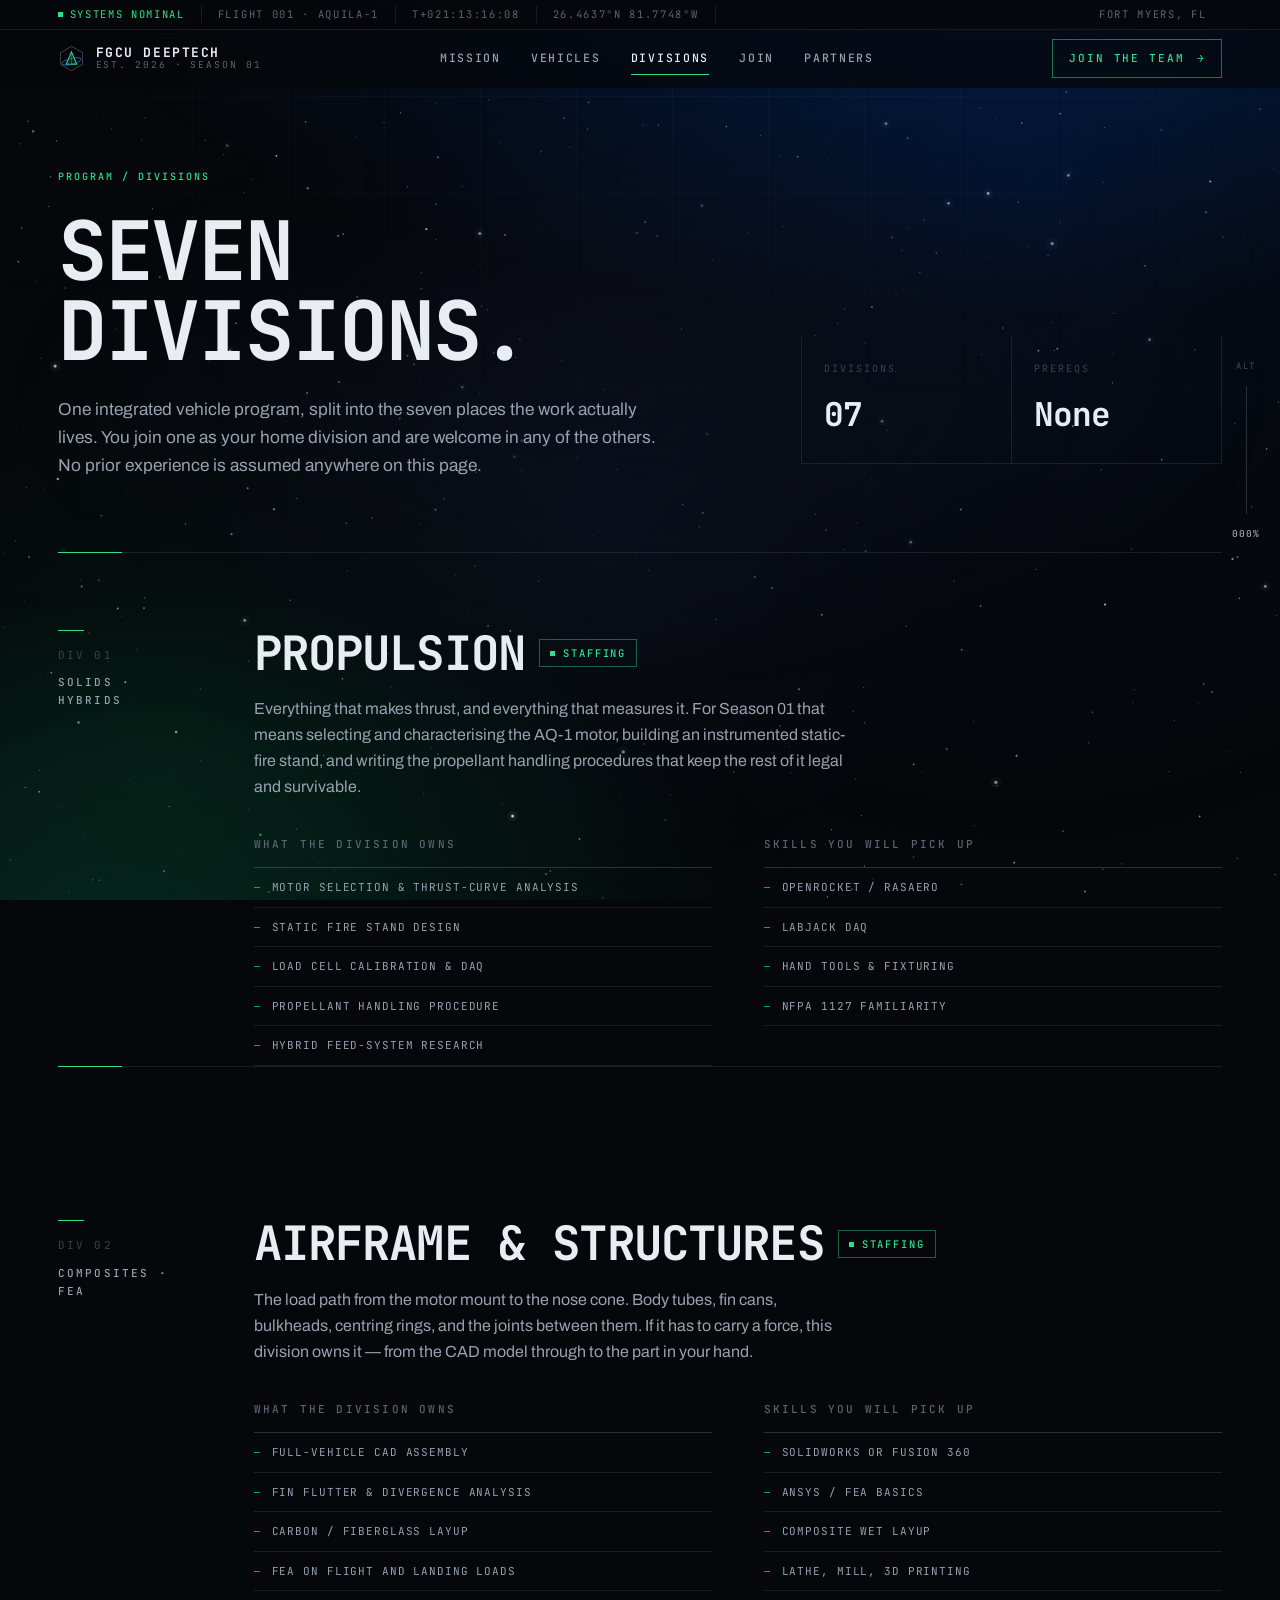
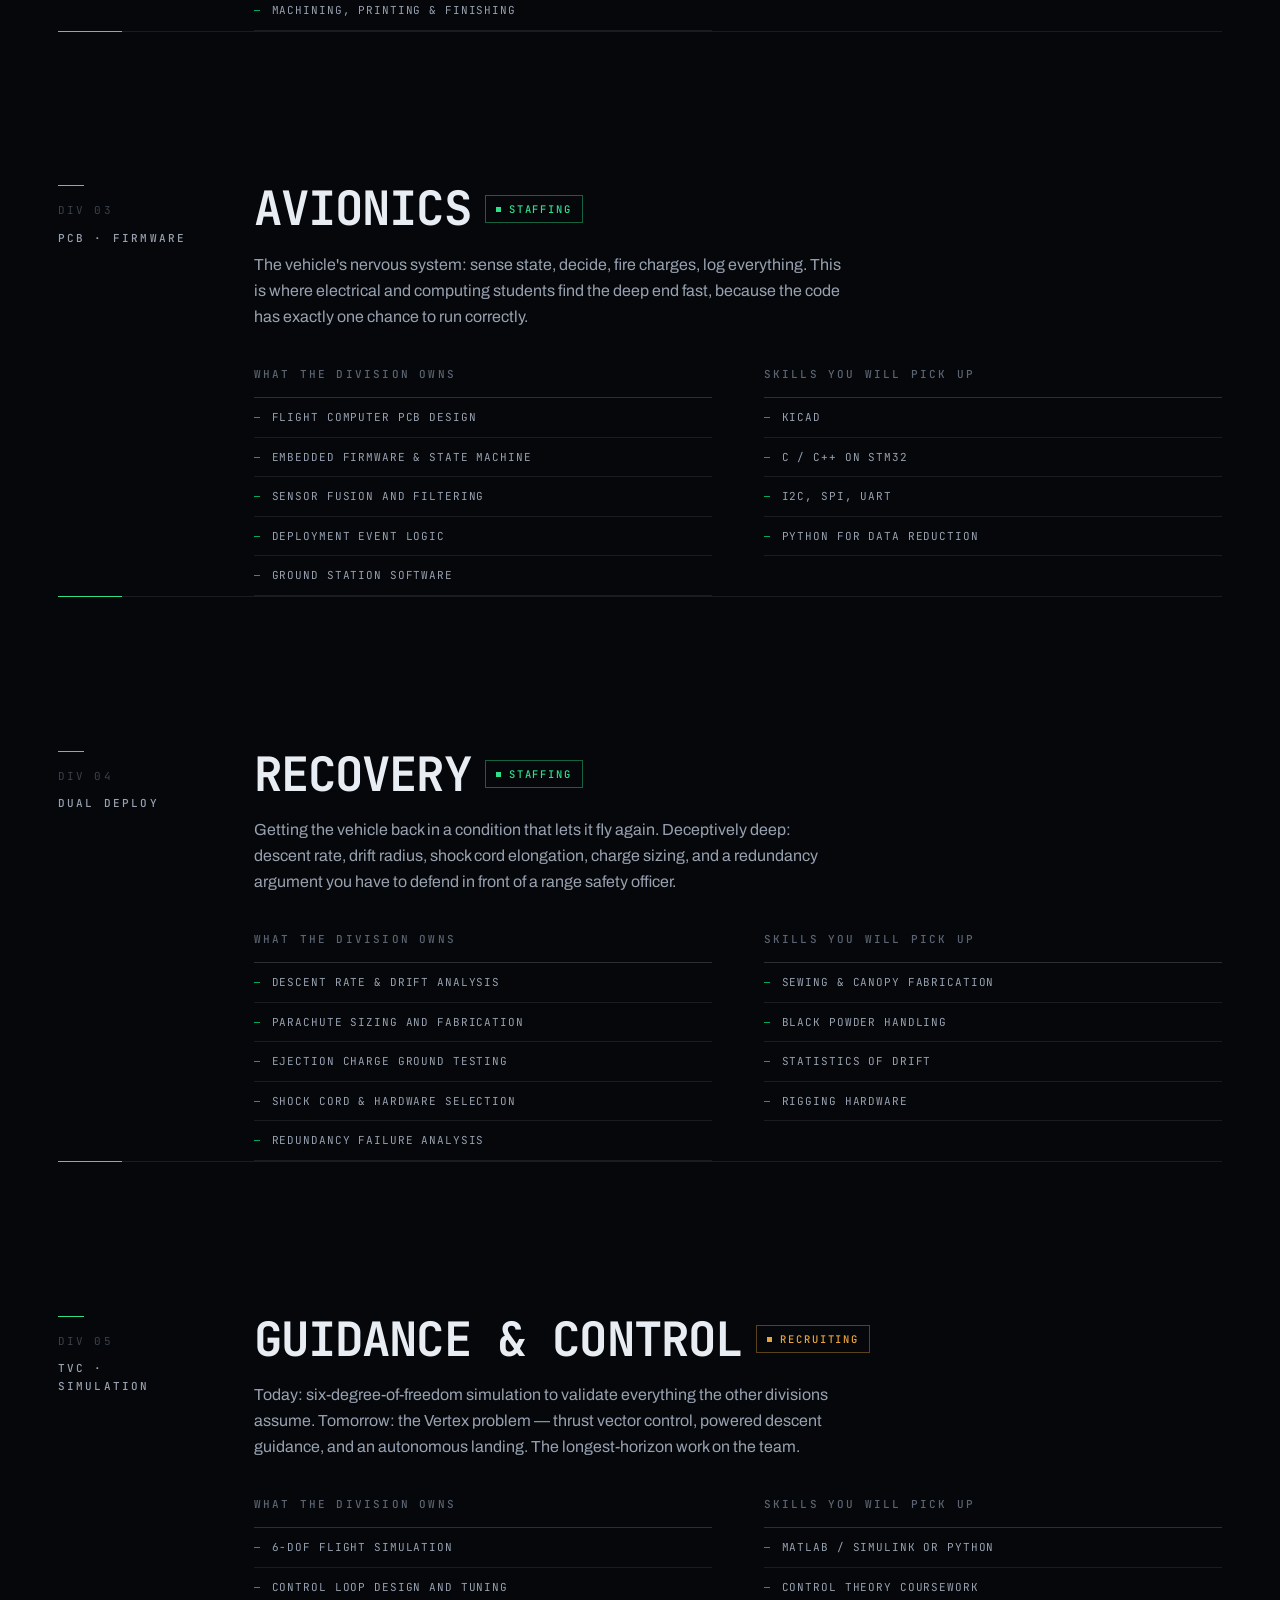
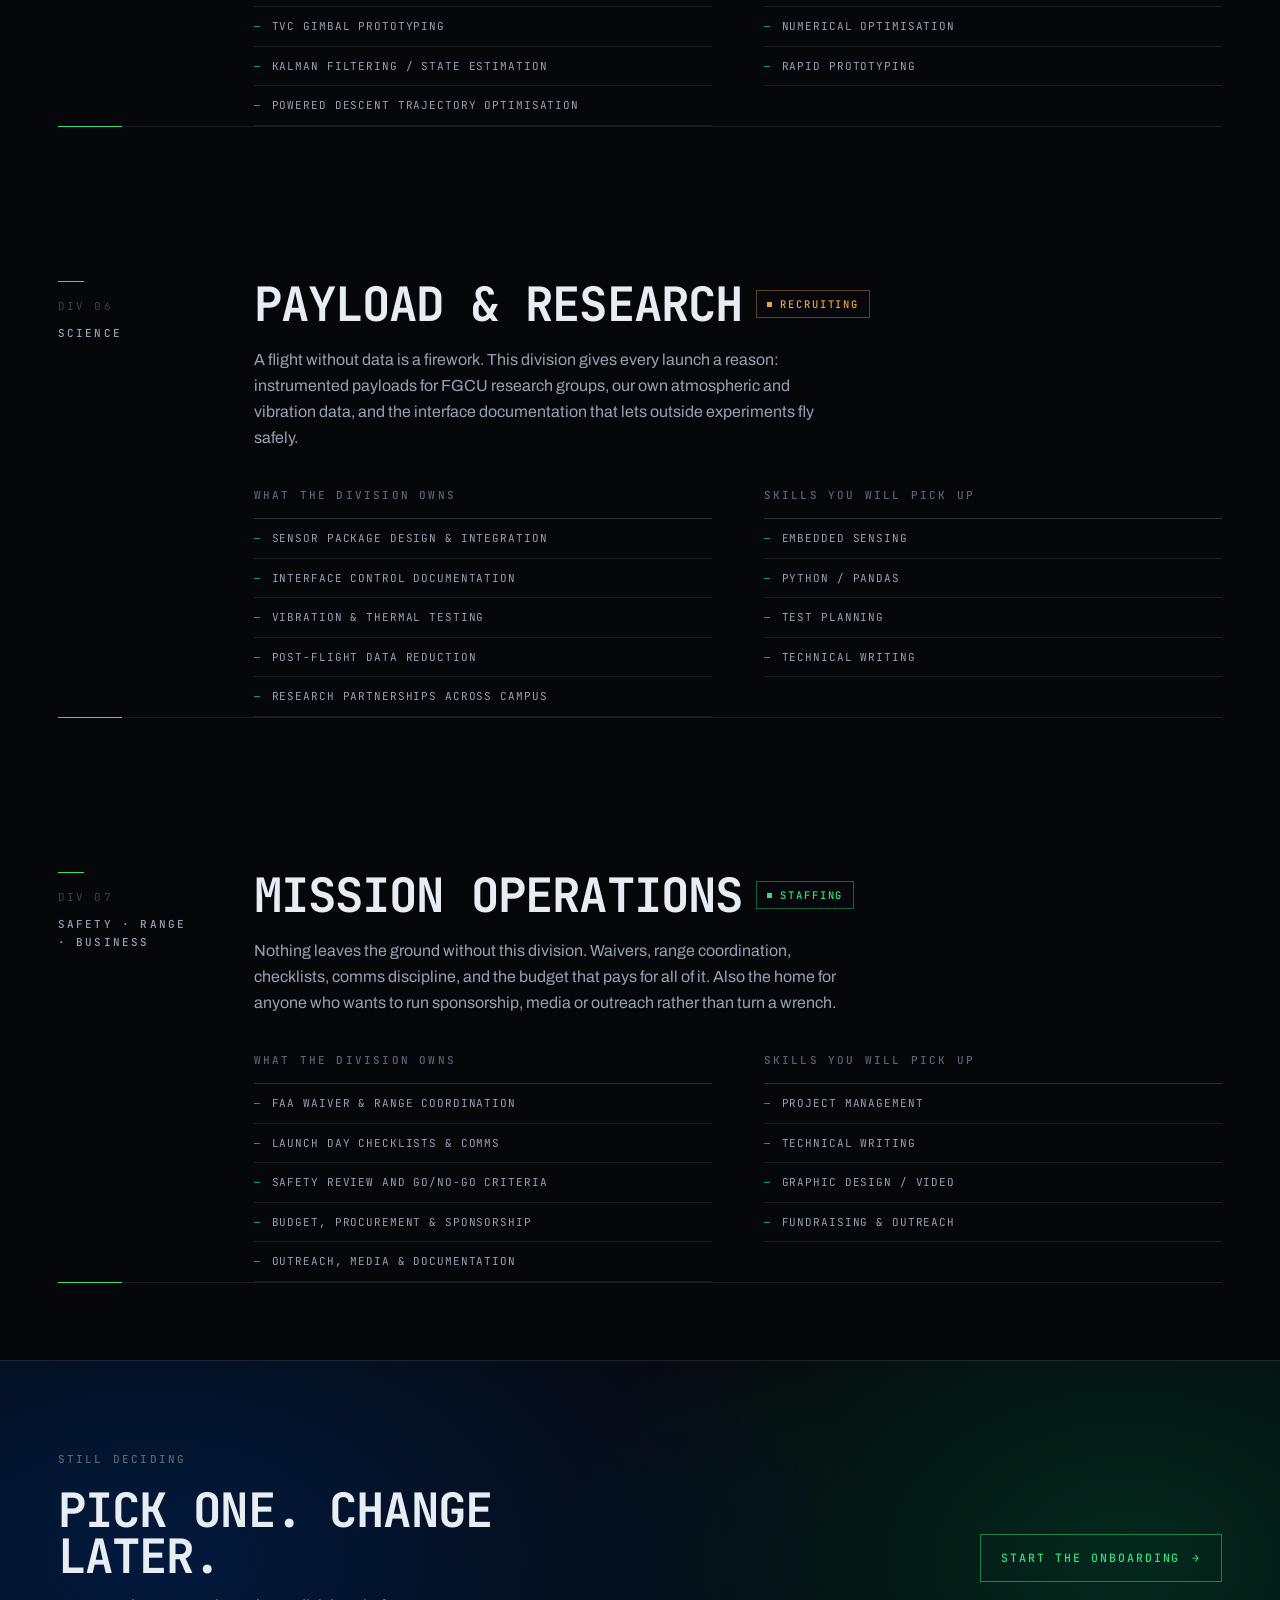
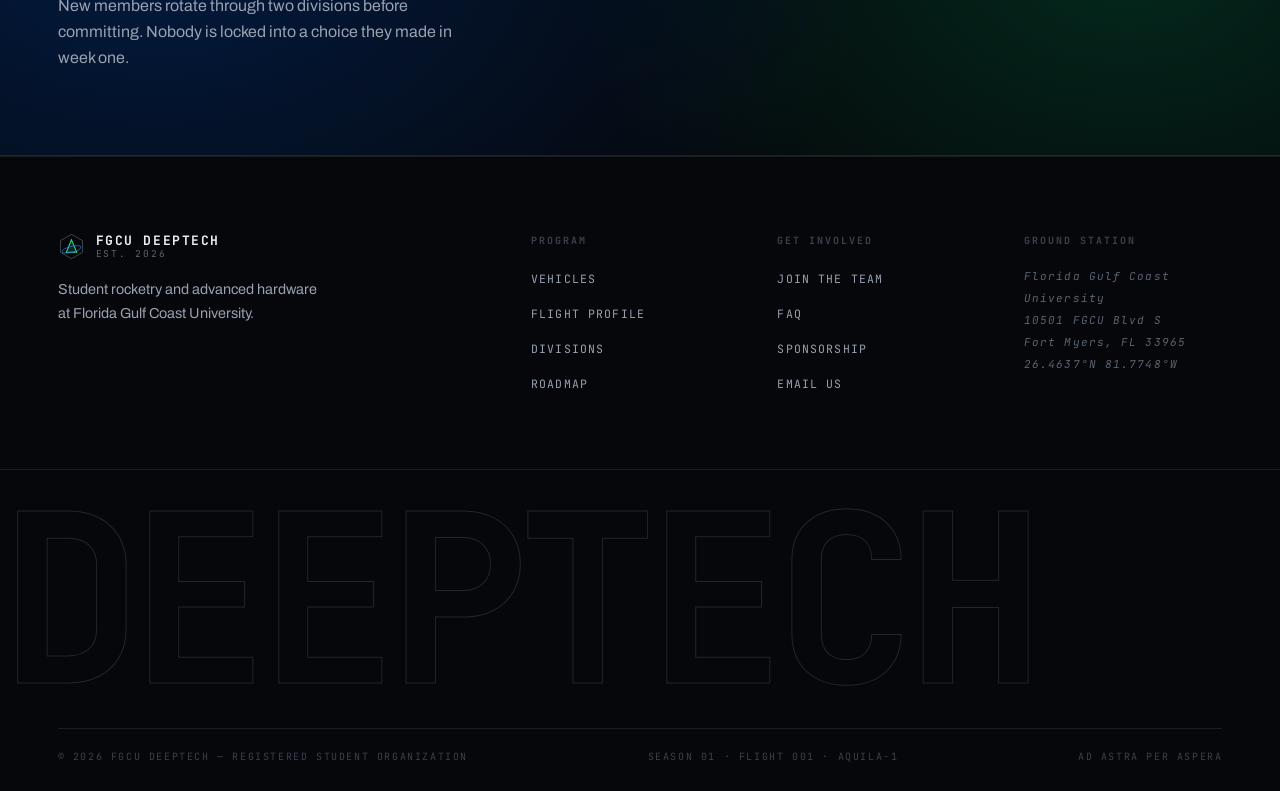
==== site/divisions.html @ c34bfdd4 "Add FGCU DeepTech site Five-page static site in site/ on the claude-site branch. No build step, no d" ====
<!DOCTYPE html>
<html lang="en">
<head>
<meta charset="utf-8">
<meta name="viewport" content="width=device-width, initial-scale=1">
<title>Divisions — FGCU DeepTech</title>
<meta name="description" content="The seven divisions of FGCU DeepTech: propulsion, structures, avionics, recovery, guidance and control, payload, and mission operations.">
<meta name="theme-color" content="#06070A">
<meta property="og:type" content="website">
<meta property="og:title" content="Divisions — FGCU DeepTech">
<meta property="og:description" content="The seven divisions of FGCU DeepTech: propulsion, structures, avionics, recovery, guidance and control, payload, and mission operations.">
<meta property="og:image" content="assets/img/hero-launch.webp">
<meta name="twitter:card" content="summary_large_image">
<link rel="icon" href="assets/img/favicon.svg" type="image/svg+xml">
<link rel="preconnect" href="https://fonts.googleapis.com">
<link rel="preconnect" href="https://fonts.gstatic.com" crossorigin>
<link href="https://fonts.googleapis.com/css2?family=Archivo:wght@400;500;600;700&family=JetBrains+Mono:wght@400;500;700&display=swap" rel="stylesheet">
<link rel="stylesheet" href="assets/css/main.css">
<script>document.documentElement.className+=" js";</script>
</head>
<body>

<a class="skip" href="#main">Skip to content</a>

<canvas id="starfield" aria-hidden="true"></canvas>
<div class="backdrop" aria-hidden="true"></div>
<div class="mesh" aria-hidden="true"></div>

<!-- ===== STATUS STRIP ===== -->
<div class="strip" role="status" aria-label="Program status">
  <div class="strip__in">
    <i class="go"><span class="dot dot--pulse"></span>Systems nominal</i>
    <i class="hide-s">Flight&nbsp;001 &middot; Aquila-1</i>
    <i><span id="strip-t" class="tnum">T-000:00:00:00</span></i>
    <i class="hide-s" id="strip-pos">26.4637&deg;N 81.7748&deg;W</i>
    <i class="last hide-s">Fort Myers, FL</i>
  </div>
</div>

<!-- ===== HEADER ===== -->
<header class="hdr">
  <div class="hdr__in wrap">
    <a class="brand" href="index.html" aria-label="FGCU DeepTech home">
      <svg viewBox="0 0 32 32" fill="none" aria-hidden="true">
        <path d="M16 1.6 29 9v14L16 30.4 3 23V9L16 1.6Z" stroke="rgba(255,255,255,.26)" stroke-width="1.1"/>
        <path d="M16 8.2 22.2 22.8H9.8L16 8.2Z" fill="#2EE08C" fill-opacity=".14" stroke="#2EE08C" stroke-width="1.2"/>
        <path d="M16 8.2v14.6" stroke="#2EE08C" stroke-width=".9" stroke-opacity=".45"/>
        <ellipse cx="16" cy="19.4" rx="11.6" ry="3.5" stroke="#3A78E8" stroke-width="1" stroke-opacity=".8" transform="rotate(-14 16 19.4)"/>
      </svg>
      <span class="brand__txt">FGCU&nbsp;DeepTech<small>Est. 2026 &middot; Season 01</small></span>
    </a>

    <nav class="nav" aria-label="Primary">
      <a href="index.html">Mission</a>
      <a href="vehicles.html">Vehicles</a>
      <a href="divisions.html" aria-current="page">Divisions</a>
      <a href="join.html">Join</a>
      <a href="partners.html">Partners</a>
    </nav>

    <div class="hdr__cta">
      <a class="btn btn--primary" href="join.html">Join the team <span class="arw">&rarr;</span></a>
      <button class="burger" type="button" aria-label="Open menu" aria-expanded="false" aria-controls="drawer">
        <span></span><span></span>
      </button>
    </div>
  </div>
</header>

<!-- ===== MOBILE DRAWER ===== -->
<div class="drawer" id="drawer" aria-hidden="true">
  <a class="dl" href="index.html"><em>01</em>Mission</a>
  <a class="dl" href="vehicles.html"><em>02</em>Vehicles</a>
  <a class="dl" href="divisions.html" aria-current="page"><em>03</em>Divisions</a>
  <a class="dl" href="join.html"><em>04</em>Join</a>
  <a class="dl" href="partners.html"><em>05</em>Partners</a>
  <a class="btn btn--primary" href="join.html">Apply now <span class="arw">&rarr;</span></a>
</div>

<!-- ===== SCROLL TELEMETRY ===== -->
<div class="telem" aria-hidden="true">
  <span>ALT</span>
  <div class="telem__bar"><b></b></div>
  <span class="telem__val tnum">000%</span>
</div>

<main id="main">
  <section class="phead">
    <div class="wrap">
      <div class="phead__crumb"><b>Program / Divisions</b></div>
      <div class="phead__grid">
        <div>
          <h1 class="display d1" data-rv>Seven<br>divisions.</h1>
          <p class="lede" data-rv style="--d:120ms">One integrated vehicle program, split into the seven places the work actually lives. You join one as your home division and are welcome in any of the others. No prior experience is assumed anywhere on this page.</p>
        </div>
        <div data-rv style="--d:200ms"><dl class="stats" style="border-top:0">
            <div style="border-left:1px solid var(--line)"><dt>Divisions</dt><dd>07</dd></div>
            <div><dt>Prereqs</dt><dd>None</dd></div>
          </dl></div>
      </div>
    </div>
  </section>
  <div class="wrap"><hr class="rule"></div>

  <section class="section section--tight" id="div-01">
    <div class="wrap split">
      <div class="split__rail"><span class="idx">Div 01</span><span class="lbl">Solids &middot; Hybrids</span></div>
      <div>
        <div style="display:flex;flex-wrap:wrap;align-items:center;gap:14px" data-rv>
          <h2 class="display d2">Propulsion</h2>
          <span class="chip chip--go"><span class="dot"></span>Staffing</span>
        </div>
        <p class="body" data-rv style="margin-top:20px;--d:60ms">Everything that makes thrust, and everything that measures it. For Season 01 that means selecting and characterising the AQ-1 motor, building an instrumented static-fire stand, and writing the propellant handling procedures that keep the rest of it legal and survivable.</p>

        <div class="vgrid" style="display:grid;grid-template-columns:minmax(0,1fr) minmax(0,1fr);gap:clamp(22px,4vw,52px);margin-top:36px" data-rv>
          <div>
            <h3 class="kicker" style="margin-bottom:14px">What the division owns</h3>
            <ul class="dlist">
                <li>Motor selection &amp; thrust-curve analysis</li>
                <li>Static fire stand design</li>
                <li>Load cell calibration &amp; DAQ</li>
                <li>Propellant handling procedure</li>
                <li>Hybrid feed-system research</li>
            </ul>
          </div>
          <div>
            <h3 class="kicker" style="margin-bottom:14px">Skills you will pick up</h3>
            <ul class="dlist">
                <li>OpenRocket / RASAero</li>
                <li>LabJack DAQ</li>
                <li>Hand tools &amp; fixturing</li>
                <li>NFPA 1127 familiarity</li>
            </ul>
          </div>
        </div>
      </div>
    </div>
    <div class="wrap"><hr class="rule"></div>
  </section>

  <section class="section section--tight" id="div-02">
    <div class="wrap split">
      <div class="split__rail"><span class="idx">Div 02</span><span class="lbl">Composites &middot; FEA</span></div>
      <div>
        <div style="display:flex;flex-wrap:wrap;align-items:center;gap:14px" data-rv>
          <h2 class="display d2">Airframe &amp; Structures</h2>
          <span class="chip chip--go"><span class="dot"></span>Staffing</span>
        </div>
        <p class="body" data-rv style="margin-top:20px;--d:60ms">The load path from the motor mount to the nose cone. Body tubes, fin cans, bulkheads, centring rings, and the joints between them. If it has to carry a force, this division owns it &mdash; from the CAD model through to the part in your hand.</p>

        <div class="vgrid" style="display:grid;grid-template-columns:minmax(0,1fr) minmax(0,1fr);gap:clamp(22px,4vw,52px);margin-top:36px" data-rv>
          <div>
            <h3 class="kicker" style="margin-bottom:14px">What the division owns</h3>
            <ul class="dlist">
                <li>Full-vehicle CAD assembly</li>
                <li>Fin flutter &amp; divergence analysis</li>
                <li>Carbon / fiberglass layup</li>
                <li>FEA on flight and landing loads</li>
                <li>Machining, printing &amp; finishing</li>
            </ul>
          </div>
          <div>
            <h3 class="kicker" style="margin-bottom:14px">Skills you will pick up</h3>
            <ul class="dlist">
                <li>SolidWorks or Fusion 360</li>
                <li>ANSYS / FEA basics</li>
                <li>Composite wet layup</li>
                <li>Lathe, mill, 3D printing</li>
            </ul>
          </div>
        </div>
      </div>
    </div>
    <div class="wrap"><hr class="rule"></div>
  </section>

  <section class="section section--tight" id="div-03">
    <div class="wrap split">
      <div class="split__rail"><span class="idx">Div 03</span><span class="lbl">PCB &middot; Firmware</span></div>
      <div>
        <div style="display:flex;flex-wrap:wrap;align-items:center;gap:14px" data-rv>
          <h2 class="display d2">Avionics</h2>
          <span class="chip chip--go"><span class="dot"></span>Staffing</span>
        </div>
        <p class="body" data-rv style="margin-top:20px;--d:60ms">The vehicle's nervous system: sense state, decide, fire charges, log everything. This is where electrical and computing students find the deep end fast, because the code has exactly one chance to run correctly.</p>

        <div class="vgrid" style="display:grid;grid-template-columns:minmax(0,1fr) minmax(0,1fr);gap:clamp(22px,4vw,52px);margin-top:36px" data-rv>
          <div>
            <h3 class="kicker" style="margin-bottom:14px">What the division owns</h3>
            <ul class="dlist">
                <li>Flight computer PCB design</li>
                <li>Embedded firmware &amp; state machine</li>
                <li>Sensor fusion and filtering</li>
                <li>Deployment event logic</li>
                <li>Ground station software</li>
            </ul>
          </div>
          <div>
            <h3 class="kicker" style="margin-bottom:14px">Skills you will pick up</h3>
            <ul class="dlist">
                <li>KiCad</li>
                <li>C / C++ on STM32</li>
                <li>I2C, SPI, UART</li>
                <li>Python for data reduction</li>
            </ul>
          </div>
        </div>
      </div>
    </div>
    <div class="wrap"><hr class="rule"></div>
  </section>

  <section class="section section--tight" id="div-04">
    <div class="wrap split">
      <div class="split__rail"><span class="idx">Div 04</span><span class="lbl">Dual deploy</span></div>
      <div>
        <div style="display:flex;flex-wrap:wrap;align-items:center;gap:14px" data-rv>
          <h2 class="display d2">Recovery</h2>
          <span class="chip chip--go"><span class="dot"></span>Staffing</span>
        </div>
        <p class="body" data-rv style="margin-top:20px;--d:60ms">Getting the vehicle back in a condition that lets it fly again. Deceptively deep: descent rate, drift radius, shock cord elongation, charge sizing, and a redundancy argument you have to defend in front of a range safety officer.</p>

        <div class="vgrid" style="display:grid;grid-template-columns:minmax(0,1fr) minmax(0,1fr);gap:clamp(22px,4vw,52px);margin-top:36px" data-rv>
          <div>
            <h3 class="kicker" style="margin-bottom:14px">What the division owns</h3>
            <ul class="dlist">
                <li>Descent rate &amp; drift analysis</li>
                <li>Parachute sizing and fabrication</li>
                <li>Ejection charge ground testing</li>
                <li>Shock cord &amp; hardware selection</li>
                <li>Redundancy failure analysis</li>
            </ul>
          </div>
          <div>
            <h3 class="kicker" style="margin-bottom:14px">Skills you will pick up</h3>
            <ul class="dlist">
                <li>Sewing &amp; canopy fabrication</li>
                <li>Black powder handling</li>
                <li>Statistics of drift</li>
                <li>Rigging hardware</li>
            </ul>
          </div>
        </div>
      </div>
    </div>
    <div class="wrap"><hr class="rule"></div>
  </section>

  <section class="section section--tight" id="div-05">
    <div class="wrap split">
      <div class="split__rail"><span class="idx">Div 05</span><span class="lbl">TVC &middot; Simulation</span></div>
      <div>
        <div style="display:flex;flex-wrap:wrap;align-items:center;gap:14px" data-rv>
          <h2 class="display d2">Guidance &amp; Control</h2>
          <span class="chip chip--dev"><span class="dot"></span>Recruiting</span>
        </div>
        <p class="body" data-rv style="margin-top:20px;--d:60ms">Today: six-degree-of-freedom simulation to validate everything the other divisions assume. Tomorrow: the Vertex problem &mdash; thrust vector control, powered descent guidance, and an autonomous landing. The longest-horizon work on the team.</p>

        <div class="vgrid" style="display:grid;grid-template-columns:minmax(0,1fr) minmax(0,1fr);gap:clamp(22px,4vw,52px);margin-top:36px" data-rv>
          <div>
            <h3 class="kicker" style="margin-bottom:14px">What the division owns</h3>
            <ul class="dlist">
                <li>6-DOF flight simulation</li>
                <li>Control loop design and tuning</li>
                <li>TVC gimbal prototyping</li>
                <li>Kalman filtering / state estimation</li>
                <li>Powered descent trajectory optimisation</li>
            </ul>
          </div>
          <div>
            <h3 class="kicker" style="margin-bottom:14px">Skills you will pick up</h3>
            <ul class="dlist">
                <li>MATLAB / Simulink or Python</li>
                <li>Control theory coursework</li>
                <li>Numerical optimisation</li>
                <li>Rapid prototyping</li>
            </ul>
          </div>
        </div>
      </div>
    </div>
    <div class="wrap"><hr class="rule"></div>
  </section>

  <section class="section section--tight" id="div-06">
    <div class="wrap split">
      <div class="split__rail"><span class="idx">Div 06</span><span class="lbl">Science</span></div>
      <div>
        <div style="display:flex;flex-wrap:wrap;align-items:center;gap:14px" data-rv>
          <h2 class="display d2">Payload &amp; Research</h2>
          <span class="chip chip--dev"><span class="dot"></span>Recruiting</span>
        </div>
        <p class="body" data-rv style="margin-top:20px;--d:60ms">A flight without data is a firework. This division gives every launch a reason: instrumented payloads for FGCU research groups, our own atmospheric and vibration data, and the interface documentation that lets outside experiments fly safely.</p>

        <div class="vgrid" style="display:grid;grid-template-columns:minmax(0,1fr) minmax(0,1fr);gap:clamp(22px,4vw,52px);margin-top:36px" data-rv>
          <div>
            <h3 class="kicker" style="margin-bottom:14px">What the division owns</h3>
            <ul class="dlist">
                <li>Sensor package design &amp; integration</li>
                <li>Interface control documentation</li>
                <li>Vibration &amp; thermal testing</li>
                <li>Post-flight data reduction</li>
                <li>Research partnerships across campus</li>
            </ul>
          </div>
          <div>
            <h3 class="kicker" style="margin-bottom:14px">Skills you will pick up</h3>
            <ul class="dlist">
                <li>Embedded sensing</li>
                <li>Python / pandas</li>
                <li>Test planning</li>
                <li>Technical writing</li>
            </ul>
          </div>
        </div>
      </div>
    </div>
    <div class="wrap"><hr class="rule"></div>
  </section>

  <section class="section section--tight" id="div-07">
    <div class="wrap split">
      <div class="split__rail"><span class="idx">Div 07</span><span class="lbl">Safety &middot; Range &middot; Business</span></div>
      <div>
        <div style="display:flex;flex-wrap:wrap;align-items:center;gap:14px" data-rv>
          <h2 class="display d2">Mission Operations</h2>
          <span class="chip chip--go"><span class="dot"></span>Staffing</span>
        </div>
        <p class="body" data-rv style="margin-top:20px;--d:60ms">Nothing leaves the ground without this division. Waivers, range coordination, checklists, comms discipline, and the budget that pays for all of it. Also the home for anyone who wants to run sponsorship, media or outreach rather than turn a wrench.</p>

        <div class="vgrid" style="display:grid;grid-template-columns:minmax(0,1fr) minmax(0,1fr);gap:clamp(22px,4vw,52px);margin-top:36px" data-rv>
          <div>
            <h3 class="kicker" style="margin-bottom:14px">What the division owns</h3>
            <ul class="dlist">
                <li>FAA waiver &amp; range coordination</li>
                <li>Launch day checklists &amp; comms</li>
                <li>Safety review and go/no-go criteria</li>
                <li>Budget, procurement &amp; sponsorship</li>
                <li>Outreach, media &amp; documentation</li>
            </ul>
          </div>
          <div>
            <h3 class="kicker" style="margin-bottom:14px">Skills you will pick up</h3>
            <ul class="dlist">
                <li>Project management</li>
                <li>Technical writing</li>
                <li>Graphic design / video</li>
                <li>Fundraising &amp; outreach</li>
            </ul>
          </div>
        </div>
      </div>
    </div>
    <div class="wrap"><hr class="rule"></div>
  </section>

  <section class="band">
    <div class="wrap band__in">
      <div data-rv>
        <span class="kicker">Still deciding</span>
        <h2 class="display d2" style="margin-top:16px">Pick one. Change later.</h2>
        <p>New members rotate through two divisions before committing. Nobody is locked into a
        choice they made in week one.</p>
      </div>
      <div class="btn-row" data-rv><a class="btn btn--primary" href="join.html">Start the onboarding <span class="arw">&rarr;</span></a></div>
    </div>
  </section>

</main>

<footer class="ftr">
  <div class="wrap">
    <div class="ftr__grid">
      <div>
        <a class="brand" href="index.html" style="margin-bottom:18px">
          <svg viewBox="0 0 32 32" fill="none" aria-hidden="true">
            <path d="M16 1.6 29 9v14L16 30.4 3 23V9L16 1.6Z" stroke="rgba(255,255,255,.26)" stroke-width="1.1"/>
            <path d="M16 8.2 22.2 22.8H9.8L16 8.2Z" fill="#2EE08C" fill-opacity=".14" stroke="#2EE08C" stroke-width="1.2"/>
            <ellipse cx="16" cy="19.4" rx="11.6" ry="3.5" stroke="#3A78E8" stroke-width="1" stroke-opacity=".8" transform="rotate(-14 16 19.4)"/>
          </svg>
          <span class="brand__txt">FGCU&nbsp;DeepTech<small>Est. 2026</small></span>
        </a>
        <p class="body" style="font-size:.9rem;max-width:34ch">
          Student rocketry and advanced hardware at Florida Gulf Coast University.
        </p>
      </div>

      <div>
        <h4>Program</h4>
        <ul>
          <li><a href="vehicles.html">Vehicles</a></li>
          <li><a href="vehicles.html#profile">Flight profile</a></li>
          <li><a href="divisions.html">Divisions</a></li>
          <li><a href="index.html#program">Roadmap</a></li>
        </ul>
      </div>

      <div>
        <h4>Get involved</h4>
        <ul>
          <li><a href="join.html">Join the team</a></li>
          <li><a href="join.html#faq">FAQ</a></li>
          <li><a href="partners.html">Sponsorship</a></li>
          <li><a href="mailto:deeptech@fgcu.edu">Email us</a></li>
        </ul>
      </div>

      <div>
        <h4>Ground station</h4>
        <address class="ftr__addr">
          Florida Gulf Coast University<br>
          10501 FGCU Blvd S<br>
          Fort Myers, FL 33965<br>
          26.4637&deg;N 81.7748&deg;W
        </address>
      </div>
    </div>
  </div>

  <div class="wordmark" aria-hidden="true"><b>DEEPTECH</b></div>

  <div class="wrap">
    <div class="ftr__legal">
      <span>&copy; 2026 FGCU DeepTech &mdash; Registered student organization</span>
      <span>Season 01 &middot; Flight 001 &middot; Aquila-1</span>
      <span>Ad astra per aspera</span>
    </div>
  </div>
</footer>


<script src="assets/js/main.js" defer></script>
</body>
</html>
---- site/assets/css/main.css ----
/* ============================================================
   FGCU DEEPTECH — GROUND SYSTEMS STYLESHEET
   Design language: flight-ops instrumentation.
   Hairlines, corner brackets, monospace telemetry, deep space.
   ============================================================ */

/* ---- 01 / TOKENS ------------------------------------------ */
:root{
  /* surfaces */
  --bg:        #06070A;
  --bg-lift:   #0A0C11;
  --panel:     #0D1017;
  --panel-2:   #111621;

  /* hairlines */
  --line:      rgba(255,255,255,.085);
  --line-2:    rgba(255,255,255,.16);
  --line-3:    rgba(255,255,255,.30);

  /* ink */
  --ink:       #E8ECF3;
  --ink-2:     #97A1B0;
  --ink-3:     #5A6472;
  --ink-4:     #39414D;

  /* brand — FGCU */
  --cobalt:      #002D72;
  --cobalt-lift: #1B4FA8;
  --cobalt-glow: #3A78E8;
  --cobalt-air:  #8FB6FF;

  --emerald:      #007749;
  --emerald-lift: #00A862;
  --signal:       #2EE08C;   /* nominal / active indicator */
  --amber:        #E8A33D;   /* caution / in development */

  /* type */
  --mono: "JetBrains Mono", ui-monospace, "SF Mono", Menlo, monospace;
  --sans: "Archivo", "Helvetica Neue", Arial, sans-serif;

  /* metrics */
  --gut: clamp(20px, 4.5vw, 64px);
  --maxw: 1440px;
  --rail: 132px;
  --hdr: 58px;
  --strip: 30px;

  --ease: cubic-bezier(.22,.61,.36,1);
  --ease-io: cubic-bezier(.65,.02,.2,1);
}

/* ---- 02 / RESET ------------------------------------------- */
*,*::before,*::after{ box-sizing:border-box; }
html{ -webkit-text-size-adjust:100%; scroll-behavior:smooth; }
@media (prefers-reduced-motion: reduce){ html{ scroll-behavior:auto; } }
body{
  margin:0;
  background:var(--bg);
  color:var(--ink);
  font-family:var(--sans);
  font-size:16px;
  line-height:1.62;
  -webkit-font-smoothing:antialiased;
  text-rendering:optimizeLegibility;
  overflow-x:hidden;
}
img,svg,canvas{ display:block; max-width:100%; }
a{ color:inherit; text-decoration:none; }
button{ font:inherit; color:inherit; background:none; border:0; cursor:pointer; }
h1,h2,h3,h4,p,ul,ol,figure{ margin:0; }
ul{ list-style:none; padding:0; }
table{ border-collapse:collapse; width:100%; }
::selection{ background:var(--emerald); color:#fff; }
:focus-visible{ outline:1px solid var(--signal); outline-offset:3px; }

.skip{
  position:absolute; left:-9999px; top:0; z-index:200;
  background:var(--signal); color:#03150D; padding:10px 16px;
  font-family:var(--mono); font-size:12px; letter-spacing:.14em; text-transform:uppercase;
}
.skip:focus{ left:8px; top:8px; }

/* ---- 03 / SPACE BACKDROP ---------------------------------- */
#starfield{
  position:fixed; inset:0; z-index:-3;
  width:100%; height:100%; pointer-events:none;
}
.backdrop{
  position:fixed; inset:0; z-index:-2; pointer-events:none;
  background:
    radial-gradient(120% 70% at 78% -8%,  rgba(0,45,114,.55),  transparent 62%),
    radial-gradient(90%  60% at 6%  104%, rgba(0,119,73,.22),  transparent 64%),
    radial-gradient(70%  46% at 50% 44%,  rgba(10,14,26,.70),  transparent 70%);
}
/* Faint engineering mesh, masked so it never shouts. */
.mesh{
  position:fixed; inset:0; z-index:-1; pointer-events:none;
  background-image:
    linear-gradient(to right, rgba(255,255,255,.028) 1px, transparent 1px),
    linear-gradient(to bottom, rgba(255,255,255,.028) 1px, transparent 1px);
  background-size:96px 96px;
  -webkit-mask-image:radial-gradient(130% 88% at 50% 0%, #000 8%, transparent 78%);
          mask-image:radial-gradient(130% 88% at 50% 0%, #000 8%, transparent 78%);
}

/* ---- 04 / TYPE -------------------------------------------- */
.mono{ font-family:var(--mono); }

.kicker{
  font-family:var(--mono);
  font-size:11px; font-weight:500;
  letter-spacing:.20em; text-transform:uppercase;
  color:var(--ink-3);
}

.display{
  font-family:var(--mono);
  font-weight:700;
  text-transform:uppercase;
  line-height:.98;
  margin:0;
}
.d1{ font-size:clamp(2.3rem, 6.4vw, 5.2rem); letter-spacing:-.025em; }
.d2{ font-size:clamp(1.7rem, 3.7vw, 3rem);   letter-spacing:-.018em; }
.d3{ font-size:clamp(1.1rem, 1.9vw, 1.55rem); letter-spacing:-.005em; }

.lede{
  font-size:clamp(1.02rem, 1.35vw, 1.2rem);
  line-height:1.62; color:var(--ink-2); max-width:60ch;
}
.body{ color:var(--ink-2); max-width:66ch; }
.body + .body{ margin-top:1.15em; }
.body strong{ color:var(--ink); font-weight:600; }
.tnum{ font-variant-numeric:tabular-nums; }

.em-g,b.em-g,.hero__meta b.em-g{ color:var(--signal); }
.em-b,b.em-b{ color:var(--cobalt-air); }

/* ---- 05 / LAYOUT ------------------------------------------ */
.wrap{
  width:100%; max-width:var(--maxw);
  margin-inline:auto; padding-inline:var(--gut);
}
.section{ position:relative; padding-block:clamp(64px, 8vw, 118px); }
.section--tight{ padding-block:clamp(52px, 6vw, 88px); }

.split{
  display:grid;
  grid-template-columns:var(--rail) minmax(0,1fr);
  gap:clamp(24px, 5vw, 76px);
  align-items:start;
}
.split__rail{ position:sticky; top:calc(var(--hdr) + var(--strip) + 28px); }
.split__rail::before{
  content:""; display:block; width:26px; height:1px;
  background:var(--signal); margin-bottom:16px;
}
.split__rail .idx{
  font-family:var(--mono); font-size:11px; letter-spacing:.2em; text-transform:uppercase;
  color:var(--ink-4); display:block; margin-bottom:10px;
}
.split__rail .lbl{
  font-family:var(--mono); font-size:11px; font-weight:500;
  letter-spacing:.2em; text-transform:uppercase; color:var(--ink-2); display:block;
}
@media (max-width:860px){
  .split{ grid-template-columns:1fr; gap:22px; }
  .split__rail{ position:static; display:flex; align-items:center; gap:12px; }
  .split__rail::before{ margin:0; width:18px; flex:none; }
  .split__rail .idx{ margin:0; }
}

.rule{ height:1px; background:var(--line); position:relative; border:0; margin:0; }
.rule::before{
  content:""; position:absolute; left:0; top:0;
  width:64px; height:1px; background:var(--signal);
}

/* ---- 06 / CORNER-BRACKET FRAME ---------------------------- */
.frame{ position:relative; }
.frame::before,.frame::after{
  content:""; position:absolute; width:13px; height:13px; pointer-events:none;
  border:1px solid var(--line-3);
  transition:border-color .35s var(--ease), width .35s var(--ease), height .35s var(--ease);
}
.frame::before{ top:-1px;    left:-1px;  border-right:0; border-bottom:0; }
.frame::after { bottom:-1px; right:-1px; border-left:0;  border-top:0; }
.frame > .br-tr,.frame > .br-bl{
  position:absolute; width:13px; height:13px; pointer-events:none;
  border:1px solid var(--line-3);
  transition:border-color .35s var(--ease), width .35s var(--ease), height .35s var(--ease);
}
.frame > .br-tr{ top:-1px;    right:-1px; border-left:0;  border-bottom:0; }
.frame > .br-bl{ bottom:-1px; left:-1px;  border-right:0; border-top:0; }

a.frame:hover::before, a.frame:hover::after,
a.frame:hover > .br-tr, a.frame:hover > .br-bl,
.frame.is-live::before, .frame.is-live::after,
.frame.is-live > .br-tr, .frame.is-live > .br-bl{
  border-color:var(--signal); width:20px; height:20px;
}

/* ---- 07 / CHIPS + BUTTONS --------------------------------- */
.chip{
  display:inline-flex; align-items:center; gap:8px;
  font-family:var(--mono); font-size:10.5px; font-weight:500;
  letter-spacing:.18em; text-transform:uppercase;
  color:var(--ink-2); border:1px solid var(--line-2);
  padding:5px 10px 4px; white-space:nowrap;
}
.chip--go{   color:var(--signal); border-color:rgba(46,224,140,.42); }
.chip--dev{  color:var(--amber);  border-color:rgba(232,163,61,.38); }
.chip--hold{ color:var(--ink-3); }

.dot{ width:5px; height:5px; flex:none; background:currentColor; }
.dot--pulse{ animation:pulse 2.4s var(--ease-io) infinite; }
@keyframes pulse{
  0%{   box-shadow:0 0 0 0   rgba(46,224,140,.55); }
  70%{  box-shadow:0 0 0 7px rgba(46,224,140,0); }
  100%{ box-shadow:0 0 0 0   rgba(46,224,140,0); }
}

.btn{
  position:relative; isolation:isolate;
  display:inline-flex; align-items:center; gap:12px;
  font-family:var(--mono); font-size:11.5px; font-weight:500;
  letter-spacing:.17em; text-transform:uppercase;
  padding:14px 20px; border:1px solid var(--line-2);
  color:var(--ink); overflow:hidden;
  transition:color .3s var(--ease), border-color .3s var(--ease);
}
.btn::before{
  content:""; position:absolute; inset:0; z-index:-1;
  background:var(--emerald);
  transform:scaleX(0); transform-origin:left;
  transition:transform .42s var(--ease);
}
.btn:hover{ border-color:var(--emerald-lift); }
.btn:hover::before{ transform:scaleX(1); }
.btn .arw{ transition:transform .42s var(--ease); }
.btn:hover .arw{ transform:translateX(5px); }

.btn--primary{ border-color:rgba(46,224,140,.5); color:var(--signal); }
.btn--primary:hover{ color:#03150D; border-color:var(--signal); }
.btn--primary::before{ background:var(--signal); }
.btn--ghost:hover{ color:#fff; }
.btn--ghost::before{ background:var(--cobalt-lift); }

.btn-row{ display:flex; flex-wrap:wrap; gap:12px; }

.tlink{
  font-family:var(--mono); font-size:11.5px; letter-spacing:.16em;
  text-transform:uppercase; color:var(--ink-2);
  display:inline-flex; align-items:center; gap:9px; padding-bottom:3px;
  background-image:linear-gradient(var(--signal),var(--signal));
  background-size:0% 1px; background-position:0 100%; background-repeat:no-repeat;
  transition:color .3s var(--ease), background-size .4s var(--ease);
}
.tlink:hover{ color:var(--signal); background-size:100% 1px; }

/* ---- 08 / STATUS STRIP ------------------------------------ */
.strip{
  position:fixed; top:0; left:0; right:0; z-index:60;
  height:var(--strip);
  display:flex; align-items:center;
  background:rgba(6,7,10,.92);
  border-bottom:1px solid var(--line);
  backdrop-filter:blur(10px); -webkit-backdrop-filter:blur(10px);
  font-family:var(--mono); font-size:10.5px; letter-spacing:.16em;
  text-transform:uppercase; color:var(--ink-3);
  overflow:hidden;
}
.strip__in{
  display:flex; align-items:center; gap:0;
  width:100%; max-width:var(--maxw); margin-inline:auto;
  padding-inline:var(--gut);
}
.strip i{
  font-style:normal; display:flex; align-items:center; gap:7px;
  padding-inline:16px; white-space:nowrap;
  border-right:1px solid var(--line);
}
.strip i:first-child{ padding-left:0; }
.strip i.go{ color:var(--signal); }
.strip i.last{ border-right:0; margin-left:auto; }
@media (max-width:900px){ .strip i.hide-s{ display:none; } }
@media (max-width:560px){ .strip{ font-size:9.5px; } .strip i{ padding-inline:10px; } }

/* ---- 09 / HEADER ------------------------------------------ */
.hdr{
  position:fixed; top:var(--strip); left:0; right:0; z-index:55;
  height:var(--hdr);
  background:rgba(6,7,10,.72);
  border-bottom:1px solid transparent;
  backdrop-filter:blur(14px); -webkit-backdrop-filter:blur(14px);
  transition:background .3s var(--ease), border-color .3s var(--ease);
}
.hdr.is-stuck{ background:rgba(6,7,10,.94); border-bottom-color:var(--line); }
.hdr__in{
  height:100%;
  display:flex; align-items:center; justify-content:space-between; gap:24px;
}

.brand{ display:flex; align-items:center; gap:11px; }
.brand svg{ width:27px; height:27px; flex:none; }
.brand__txt{
  font-family:var(--mono); font-weight:700; font-size:13px;
  letter-spacing:.12em; text-transform:uppercase; line-height:1.1;
}
.brand__txt small{
  display:block; font-weight:400; font-size:9.5px;
  letter-spacing:.2em; color:var(--ink-3);
}

.nav{ display:flex; align-items:center; gap:4px; }
.nav a{
  position:relative;
  font-family:var(--mono); font-size:11.5px; font-weight:500;
  letter-spacing:.15em; text-transform:uppercase;
  color:var(--ink-2); padding:9px 13px;
  transition:color .25s var(--ease);
}
.nav a::after{
  content:""; position:absolute; left:13px; right:13px; bottom:2px;
  height:1px; background:var(--signal);
  transform:scaleX(0); transform-origin:left;
  transition:transform .35s var(--ease);
}
.nav a:hover{ color:var(--ink); }
.nav a:hover::after{ transform:scaleX(1); }
.nav a[aria-current="page"]{ color:var(--ink); }
.nav a[aria-current="page"]::after{ transform:scaleX(1); }

.hdr__cta{ display:flex; align-items:center; gap:14px; }
.hdr__cta .btn{ padding:10px 16px; font-size:11px; }

.burger{
  display:none; width:38px; height:34px;
  border:1px solid var(--line-2); position:relative;
}
.burger span{
  position:absolute; left:11px; right:11px; height:1px; background:var(--ink);
  transition:transform .35s var(--ease), opacity .2s var(--ease);
}
.burger span:nth-child(1){ top:13px; }
.burger span:nth-child(2){ bottom:13px; }
body.menu-open .burger span:nth-child(1){ transform:translateY(3.5px) rotate(45deg); }
body.menu-open .burger span:nth-child(2){ transform:translateY(-3.5px) rotate(-45deg); }

@media (max-width:1040px){
  .nav, .hdr__cta .btn{ display:none; }
  .burger{ display:block; }
}

/* mobile drawer */
.drawer{
  position:fixed; inset:calc(var(--strip) + var(--hdr)) 0 0 0; z-index:54;
  background:rgba(6,7,10,.98);
  backdrop-filter:blur(18px); -webkit-backdrop-filter:blur(18px);
  border-top:1px solid var(--line);
  padding:26px var(--gut) 40px;
  display:flex; flex-direction:column;
  clip-path:inset(0 0 100% 0);
  transition:clip-path .5s var(--ease-io);
  overflow-y:auto;
}
body.menu-open .drawer{ clip-path:inset(0 0 0 0); }
.drawer a.dl{
  display:flex; align-items:baseline; gap:16px;
  font-family:var(--mono); font-weight:700; font-size:clamp(1.4rem,7vw,2rem);
  letter-spacing:-.01em; text-transform:uppercase;
  padding:16px 0; border-bottom:1px solid var(--line);
  color:var(--ink-2); transition:color .25s var(--ease), padding-left .3s var(--ease);
}
.drawer a.dl:hover,.drawer a.dl[aria-current="page"]{ color:var(--ink); padding-left:8px; }
.drawer a.dl em{
  font-style:normal; font-size:10px; font-weight:400;
  letter-spacing:.2em; color:var(--ink-4);
}
.drawer .btn{ margin-top:28px; align-self:flex-start; }
@media (min-width:1041px){ .drawer{ display:none; } }

/* ---- 10 / SCROLL TELEMETRY RAIL --------------------------- */
.telem{
  position:fixed; right:20px; top:50%; transform:translateY(-50%);
  z-index:40; display:flex; flex-direction:column; align-items:center; gap:12px;
  font-family:var(--mono); font-size:9px; font-weight:500; letter-spacing:.18em;
  text-transform:uppercase; color:var(--ink-4); pointer-events:none;
}
.telem__bar{ width:1px; height:128px; background:var(--line-2); position:relative; }
.telem__bar b{
  position:absolute; left:-1px; top:0; width:3px; height:0%;
  background:var(--signal); transition:height .12s linear;
}
.telem__val{ color:var(--ink-2); font-size:9.5px; letter-spacing:.1em; }
@media (max-width:1200px){ .telem{ display:none; } }

/* ---- 11 / HERO -------------------------------------------- */
.hero{
  position:relative;
  min-height:clamp(620px, 94vh, 940px);
  padding-top:calc(var(--strip) + var(--hdr) + clamp(48px,8vh,96px));
  padding-bottom:clamp(40px,6vh,72px);
  display:flex; flex-direction:column; justify-content:center;
  overflow:hidden;
}
.hero__art{
  position:absolute; inset:0; z-index:-1; pointer-events:none;
}
.hero__art img{
  width:100%; height:100%; object-fit:cover; object-position:58% 46%;
  opacity:.30; filter:saturate(.72) contrast(1.06);
}
.hero__art::after{
  content:""; position:absolute; inset:0;
  background:
    linear-gradient(to top,    var(--bg) 2%, rgba(6,7,10,.55) 42%, transparent 88%),
    linear-gradient(to right,  var(--bg) 4%, rgba(6,7,10,.60) 40%, transparent 84%);
}
.hero__grid{
  display:grid; grid-template-columns:minmax(0,1.35fr) minmax(0,.85fr);
  gap:clamp(30px,5vw,72px); align-items:end;
}
@media (max-width:1000px){ .hero__grid{ grid-template-columns:1fr; align-items:start; } }

.hero__eyebrow{ display:flex; flex-wrap:wrap; gap:10px; margin-bottom:26px; }
.hero h1{ margin-bottom:26px; }
.hero h1 .ln{ display:block; overflow:hidden; }
.hero h1 .ln > span{ display:block; }

.hero__meta{
  display:flex; flex-wrap:wrap; gap:0 34px; margin-top:34px;
  font-family:var(--mono); font-size:10.5px; letter-spacing:.17em;
  text-transform:uppercase; color:var(--ink-3);
}
.hero__meta b{ display:block; color:var(--ink); font-weight:500; font-size:13px; margin-top:4px; }

.scroll-hint{
  margin-top:clamp(40px,7vh,80px);
  display:flex; align-items:center; gap:14px;
  font-family:var(--mono); font-size:10px; letter-spacing:.22em;
  text-transform:uppercase; color:var(--ink-4);
}
.scroll-hint i{
  display:block; width:56px; height:1px; background:var(--line-2); position:relative; overflow:hidden;
}
.scroll-hint i::after{
  content:""; position:absolute; inset:0; background:var(--signal);
  transform:translateX(-100%); animation:sweep 2.6s var(--ease-io) infinite;
}
@keyframes sweep{ 0%{transform:translateX(-100%)} 55%{transform:translateX(100%)} 100%{transform:translateX(100%)} }

/* countdown module */
.cdown{
  border:1px solid var(--line); background:rgba(10,13,19,.66);
  backdrop-filter:blur(8px); -webkit-backdrop-filter:blur(8px);
  padding:22px 22px 20px;
}
.cdown__hd{
  display:flex; align-items:center; justify-content:space-between; gap:12px;
  padding-bottom:14px; border-bottom:1px solid var(--line);
  font-family:var(--mono); font-size:10px; letter-spacing:.2em;
  text-transform:uppercase; color:var(--ink-3);
}
.cdown__clock{
  display:grid; grid-template-columns:repeat(4,1fr);
  gap:8px; margin:18px 0 16px;
}
.cdown__seg{ text-align:center; }
.cdown__seg b{
  display:block; font-family:var(--mono); font-weight:700;
  font-size:clamp(1.5rem,3.6vw,2.15rem); letter-spacing:-.03em;
  color:var(--ink); font-variant-numeric:tabular-nums; line-height:1;
}
.cdown__seg span{
  display:block; margin-top:7px;
  font-family:var(--mono); font-size:9px; letter-spacing:.2em;
  text-transform:uppercase; color:var(--ink-4);
}
.cdown__ft{
  display:flex; align-items:center; justify-content:space-between; gap:10px;
  padding-top:14px; border-top:1px solid var(--line);
  font-family:var(--mono); font-size:10px; letter-spacing:.14em;
  text-transform:uppercase; color:var(--ink-3);
}

/* ---- 12 / TICKER ------------------------------------------ */
.ticker{
  border-block:1px solid var(--line);
  background:rgba(10,13,19,.5);
  overflow:hidden; padding:11px 0;
  -webkit-mask-image:linear-gradient(to right, transparent, #000 7%, #000 93%, transparent);
          mask-image:linear-gradient(to right, transparent, #000 7%, #000 93%, transparent);
}
.ticker__track{ display:flex; width:max-content; animation:roll 46s linear infinite; }
.ticker:hover .ticker__track{ animation-play-state:paused; }
.ticker span{
  display:inline-flex; align-items:center; gap:10px; padding-inline:26px;
  font-family:var(--mono); font-size:10.5px; letter-spacing:.19em;
  text-transform:uppercase; color:var(--ink-3); white-space:nowrap;
}
.ticker span::before{ content:""; width:3px; height:3px; background:var(--emerald-lift); }
.ticker span.hl{ color:var(--signal); }
@keyframes roll{ to{ transform:translateX(-50%); } }

/* ---- 13 / STAT BLOCKS ------------------------------------- */
.stats{
  display:grid; grid-template-columns:repeat(auto-fit,minmax(170px,1fr));
  border-top:1px solid var(--line);
}
.stats > div{
  padding:24px 22px 22px;
  border-bottom:1px solid var(--line); border-right:1px solid var(--line);
}
.stats dt{
  font-family:var(--mono); font-size:10px; letter-spacing:.2em;
  text-transform:uppercase; color:var(--ink-4);
}
.stats dd{
  margin:10px 0 0; font-family:var(--mono); font-weight:700;
  font-size:clamp(1.5rem,2.6vw,2.05rem); letter-spacing:-.03em; color:var(--ink);
  font-variant-numeric:tabular-nums;
}
.stats dd em{ font-style:normal; font-size:.5em; color:var(--ink-3); margin-left:4px; letter-spacing:.06em; }

/* ---- 14 / PHASE TIMELINE ---------------------------------- */
.phases{ display:grid; grid-template-columns:repeat(3,1fr); gap:0; margin-top:8px; }
@media (max-width:860px){ .phases{ grid-template-columns:1fr; } }
.phase{
  position:relative; padding:30px 26px 30px 0;
  border-top:1px solid var(--line-2);
}
.phase + .phase{ padding-left:26px; }
@media (max-width:860px){
  .phase{ padding:26px 0; }
  .phase + .phase{ padding-left:0; }
}
.phase::before{
  content:""; position:absolute; top:-3px; left:0; width:5px; height:5px;
  background:var(--ink-4);
}
.phase.is-now::before{ background:var(--signal); box-shadow:0 0 12px rgba(46,224,140,.8); }
.phase__no{
  font-family:var(--mono); font-size:10px; letter-spacing:.2em;
  color:var(--ink-4); display:block; margin-bottom:14px;
}
.phase h3{ margin-bottom:10px; }
.phase p{ color:var(--ink-2); font-size:.95rem; max-width:40ch; }
.phase .chip{ margin-top:16px; }

/* ---- 15 / DIVISION LIST (interactive) --------------------- */
.divs{
  display:grid; grid-template-columns:minmax(0,1fr) minmax(0,.82fr);
  gap:clamp(24px,4vw,56px); align-items:start;
}
@media (max-width:980px){ .divs{ grid-template-columns:1fr; } }

.divs__list{ border-top:1px solid var(--line); }
.divs__row{
  display:grid; grid-template-columns:44px minmax(0,1fr) auto;
  align-items:center; gap:16px;
  width:100%; text-align:left;
  padding:19px 4px; border-bottom:1px solid var(--line);
  color:var(--ink-3); position:relative;
  transition:color .3s var(--ease), padding-left .35s var(--ease);
}
.divs__row::before{
  content:""; position:absolute; left:0; bottom:-1px; height:1px; width:100%;
  background:var(--signal); transform:scaleX(0); transform-origin:left;
  transition:transform .45s var(--ease);
}
.divs__row:hover,.divs__row.is-on{ color:var(--ink); padding-left:12px; }
.divs__row.is-on::before{ transform:scaleX(1); }
.divs__row .no{ font-family:var(--mono); font-size:11px; letter-spacing:.14em; color:var(--ink-4); }
.divs__row .nm{
  font-family:var(--mono); font-weight:700; font-size:clamp(.95rem,1.5vw,1.18rem);
  letter-spacing:-.005em; text-transform:uppercase;
}
.divs__row .tg{
  font-family:var(--mono); font-size:9.5px; letter-spacing:.17em;
  text-transform:uppercase; color:var(--ink-4);
}
@media (max-width:520px){ .divs__row .tg{ display:none; } }

.divs__panelwrap{ position:sticky; top:calc(var(--hdr) + var(--strip) + 28px); }
.divs__panel{
  border:1px solid var(--line); background:rgba(10,13,19,.6);
  padding:26px 24px; min-height:290px;
}
.divs__panel .pk{
  font-family:var(--mono); font-size:10px; letter-spacing:.2em;
  text-transform:uppercase; color:var(--signal); display:block; margin-bottom:14px;
}
.divs__panel h3{ margin-bottom:12px; }
.divs__panel p{ color:var(--ink-2); font-size:.95rem; }
.divs__panel ul{ margin-top:20px; border-top:1px solid var(--line); }
.divs__panel li{
  padding:9px 0; border-bottom:1px solid var(--line);
  font-family:var(--mono); font-size:10.5px; letter-spacing:.12em;
  text-transform:uppercase; color:var(--ink-3);
  display:flex; gap:11px; align-items:center;
}
.divs__panel li::before{ content:""; width:4px; height:1px; background:var(--emerald-lift); flex:none; }
.divs__fade{ animation:fadein .45s var(--ease); }
@keyframes fadein{ from{ opacity:0; transform:translateY(6px); } to{ opacity:1; transform:none; } }

/* ---- 16 / SPEC TABLE -------------------------------------- */
.spec{ border-top:1px solid var(--line-2); }
.spec tr{ border-bottom:1px solid var(--line); }
.spec th,.spec td{
  text-align:left; padding:14px 8px 13px;
  font-family:var(--mono); font-size:11.5px; letter-spacing:.1em;
  vertical-align:top;
}
.spec th{
  font-weight:400; text-transform:uppercase; color:var(--ink-3);
  letter-spacing:.17em; width:44%; font-size:10.5px; padding-left:0;
}
.spec td{ color:var(--ink); font-weight:500; font-variant-numeric:tabular-nums; }
.spec td small{ display:block; color:var(--ink-3); font-size:10px; letter-spacing:.1em; margin-top:3px; text-transform:uppercase; }

/* ---- 17 / CARD GRID --------------------------------------- */
.cards{
  display:grid; grid-template-columns:repeat(auto-fit,minmax(272px,1fr));
  gap:1px; background:var(--line);
  border:1px solid var(--line);
}
.card{
  background:var(--bg); padding:28px 26px 30px;
  display:flex; flex-direction:column; gap:12px;
  transition:background .35s var(--ease);
}
.card:hover{ background:var(--bg-lift); }
.card__no{ font-family:var(--mono); font-size:10px; letter-spacing:.2em; color:var(--ink-4); }
.card h3{ font-family:var(--mono); font-weight:700; font-size:1.02rem; letter-spacing:-.005em; text-transform:uppercase; }
.card p{ color:var(--ink-2); font-size:.94rem; }
.card .chip{ align-self:flex-start; margin-top:auto; }

/* ---- 18 / MEDIA FIGURE ------------------------------------ */
.fig{ position:relative; }
.fig img{ width:100%; height:100%; object-fit:cover; filter:saturate(.8) contrast(1.04); }
.fig__cap{
  display:flex; justify-content:space-between; gap:14px; margin-top:12px;
  font-family:var(--mono); font-size:10px; letter-spacing:.17em;
  text-transform:uppercase; color:var(--ink-4);
}

/* ---- 19 / PARTNER GRID ------------------------------------ */
.plot{
  display:grid; grid-template-columns:repeat(auto-fill,minmax(180px,1fr));
  gap:1px; background:var(--line); border:1px solid var(--line);
}
.plot > div{
  background:var(--bg); aspect-ratio:16/7;
  display:grid; place-items:center;
  font-family:var(--mono); font-size:10px; letter-spacing:.2em;
  text-transform:uppercase; color:var(--ink-4);
  transition:background .3s var(--ease), color .3s var(--ease);
}
.plot > div:hover{ background:var(--bg-lift); color:var(--ink-2); }

/* tier table */
.tiers{ display:grid; grid-template-columns:repeat(auto-fit,minmax(230px,1fr)); gap:1px; background:var(--line); border:1px solid var(--line); }
.tier{ background:var(--bg); padding:26px 24px 28px; display:flex; flex-direction:column; gap:14px; }
.tier.is-feat{ background:var(--bg-lift); box-shadow:inset 0 2px 0 0 var(--signal); }
.tier__amt{
  font-family:var(--mono); font-weight:700; font-size:1.7rem; letter-spacing:-.03em;
  font-variant-numeric:tabular-nums;
}
.tier__amt small{ font-size:.55em; color:var(--ink-3); letter-spacing:.06em; }
.tier h3{ font-family:var(--mono); font-size:.98rem; letter-spacing:.06em; text-transform:uppercase; font-weight:700; color:var(--signal); }
.tier ul{ border-top:1px solid var(--line); margin-top:2px; }
.tier li{
  padding:9px 0; border-bottom:1px solid var(--line);
  font-size:.86rem; color:var(--ink-2);
  display:flex; gap:10px; align-items:baseline;
}
.tier li::before{ content:"+"; color:var(--emerald-lift); font-family:var(--mono); font-size:11px; flex:none; }

/* ---- 20 / FAQ / DISCLOSURE -------------------------------- */
.faq{ border-top:1px solid var(--line); }
.faq details{ border-bottom:1px solid var(--line); }
.faq summary{
  list-style:none; cursor:pointer; padding:20px 40px 20px 0; position:relative;
  font-family:var(--mono); font-weight:500; font-size:clamp(.92rem,1.4vw,1.04rem);
  letter-spacing:-.005em; text-transform:uppercase; color:var(--ink-2);
  transition:color .25s var(--ease);
}
.faq summary::-webkit-details-marker{ display:none; }
.faq summary:hover{ color:var(--ink); }
.faq summary::after{
  content:""; position:absolute; right:6px; top:50%; width:11px; height:1px;
  background:var(--ink-3); transform:translateY(-50%);
}
.faq summary::before{
  content:""; position:absolute; right:11px; top:50%; width:1px; height:11px;
  background:var(--ink-3); transform:translateY(-50%);
  transition:transform .3s var(--ease), opacity .3s var(--ease);
}
.faq details[open] summary{ color:var(--signal); }
.faq details[open] summary::before{ transform:translateY(-50%) rotate(90deg); opacity:0; }
.faq .ans{ padding:0 0 24px; color:var(--ink-2); max-width:64ch; font-size:.95rem; }

/* ---- 21 / STEP ROWS (recruit track) ----------------------- */
.steps{ border-top:1px solid var(--line-2); counter-reset:s; }
.steps > li{
  display:grid; grid-template-columns:76px minmax(0,1fr);
  gap:clamp(14px,3vw,38px);
  padding:28px 0; border-bottom:1px solid var(--line);
}
@media (max-width:640px){ .steps > li{ grid-template-columns:1fr; gap:10px; } }
.steps .sn{
  font-family:var(--mono); font-size:10px; letter-spacing:.2em; color:var(--signal);
}
.steps h3{ font-family:var(--mono); font-weight:700; font-size:1.05rem; text-transform:uppercase; letter-spacing:-.005em; margin-bottom:9px; }
.steps p{ color:var(--ink-2); font-size:.95rem; max-width:60ch; }

/* ---- 22 / CTA BAND ---------------------------------------- */
.band{
  position:relative; overflow:hidden;
  border-top:1px solid var(--line); border-bottom:1px solid var(--line);
  background:
    radial-gradient(90% 180% at 12% 50%, rgba(0,45,114,.5), transparent 62%),
    radial-gradient(70% 160% at 88% 50%, rgba(0,119,73,.3), transparent 62%);
}
.band__in{
  display:flex; flex-wrap:wrap; align-items:center; justify-content:space-between;
  gap:clamp(22px,4vw,56px); padding-block:clamp(48px,7vw,84px);
}
.band h2{ max-width:18ch; }
.band p{ color:var(--ink-2); max-width:44ch; margin-top:14px; }

/* ---- 23 / FOOTER ------------------------------------------ */
.ftr{ border-top:1px solid var(--line); padding-top:clamp(48px,6vw,76px); }
.ftr__grid{
  display:grid; grid-template-columns:minmax(0,1.5fr) repeat(3,minmax(0,.7fr));
  gap:clamp(24px,4vw,48px); padding-bottom:clamp(40px,5vw,64px);
}
@media (max-width:900px){ .ftr__grid{ grid-template-columns:1fr 1fr; } }
@media (max-width:520px){ .ftr__grid{ grid-template-columns:1fr; } }
.ftr h4{
  font-family:var(--mono); font-size:10px; letter-spacing:.2em;
  text-transform:uppercase; color:var(--ink-4); margin-bottom:16px;
}
.ftr li{ margin-bottom:9px; }
.ftr li a{
  font-family:var(--mono); font-size:11.5px; letter-spacing:.1em;
  text-transform:uppercase; color:var(--ink-2);
  transition:color .25s var(--ease);
}
.ftr li a:hover{ color:var(--signal); }
.ftr__addr{ font-family:var(--mono); font-size:11px; letter-spacing:.1em; color:var(--ink-3); line-height:2; }

/* oversized wordmark strip */
.wordmark{
  border-top:1px solid var(--line);
  padding-block:clamp(18px,3vw,30px);
  overflow:hidden;
}
.wordmark b{
  display:block; font-family:var(--mono); font-weight:700;
  font-size:clamp(2.6rem,18.4vw,17rem); line-height:.84;
  letter-spacing:-.05em; text-transform:uppercase;
  color:transparent;
  -webkit-text-stroke:1px rgba(255,255,255,.12);
  white-space:nowrap;
}
.ftr__legal{
  border-top:1px solid var(--line);
  display:flex; flex-wrap:wrap; gap:12px 26px; justify-content:space-between;
  padding-block:20px 26px;
  font-family:var(--mono); font-size:10px; letter-spacing:.16em;
  text-transform:uppercase; color:var(--ink-4);
}

/* ---- 24 / PAGE HEAD (interior pages) ---------------------- */
.phead{
  padding-top:calc(var(--strip) + var(--hdr) + clamp(56px,9vh,110px));
  padding-bottom:clamp(40px,6vw,72px);
  position:relative;
}
.phead__crumb{
  display:flex; align-items:center; gap:10px; margin-bottom:26px;
  font-family:var(--mono); font-size:10px; letter-spacing:.2em;
  text-transform:uppercase; color:var(--ink-4);
}
.phead__crumb b{ color:var(--signal); font-weight:500; }
.phead h1{ margin-bottom:24px; }
.phead__grid{
  display:grid; grid-template-columns:minmax(0,1fr) minmax(0,.62fr);
  gap:clamp(24px,5vw,64px); align-items:end;
}
@media (max-width:900px){ .phead__grid{ grid-template-columns:1fr; align-items:start; } }

/* ---- 25 / TRAJECTORY DIAGRAM ------------------------------ */
.traj{ position:relative; border:1px solid var(--line); background:rgba(10,13,19,.55); padding:clamp(18px,3vw,30px); }
.traj svg{ width:100%; height:auto; display:block; overflow:visible; }
.traj .path{
  fill:none; stroke:var(--signal); stroke-width:1.5;
  stroke-dasharray:var(--len); stroke-dashoffset:var(--len);
  transition:stroke-dashoffset .1s linear;
}
.traj .ghost{ fill:none; stroke:rgba(255,255,255,.1); stroke-width:1.5; stroke-dasharray:3 5; }
.traj .ax{ stroke:rgba(255,255,255,.09); stroke-width:1; }
.traj .mk{ fill:var(--bg); stroke:var(--signal); stroke-width:1.25; }
.traj text{
  font-family:var(--mono); font-size:8.5px; letter-spacing:.13em;
  text-transform:uppercase; fill:var(--ink-3);
}
.traj text.v{ fill:var(--ink); }

/* ---- 26 / REVEAL ------------------------------------------ */
.js [data-rv]{
  opacity:0; transform:translateY(16px);
  transition:opacity .75s var(--ease), transform .75s var(--ease);
  transition-delay:var(--d,0ms);
}
.js [data-rv].rv-in{ opacity:1; transform:none; }
.js [data-rv="wipe"]{ transform:none; clip-path:inset(0 100% 0 0); opacity:1;
  transition:clip-path .9s var(--ease-io); }
.js [data-rv="wipe"].rv-in{ clip-path:inset(0 0 0 0); }
.js [data-rv="rise"]{ transform:translateY(102%); opacity:1;
  transition:transform .95s var(--ease-io); transition-delay:var(--d,0ms); }
.js [data-rv="rise"].rv-in{ transform:none; }

/* ---- 27 / MOTION + PRINT SAFETY --------------------------- */
@media (prefers-reduced-motion: reduce){
  *,*::before,*::after{
    animation-duration:.001ms !important; animation-iteration-count:1 !important;
    transition-duration:.001ms !important;
  }
  [data-rv]{ opacity:1 !important; transform:none !important; clip-path:none !important; }
  .ticker__track{ animation:none; }
}
@media print{
  #starfield,.backdrop,.mesh,.telem,.strip,.hdr,.drawer{ display:none !important; }
  body{ background:#fff; color:#000; }
}

/* ---- 28 / PAGE-LOCAL GRIDS -------------------------------- */
@media (max-width:900px){
  .f1grid{ grid-template-columns:1fr !important; }
}
@media (max-width:760px){
  .vgrid{ grid-template-columns:1fr !important; }
}

/* ---- 29 / DEFINITION LISTS -------------------------------- */
.dlist{ border-top:1px solid var(--line-2); }
.dlist li{
  display:flex; align-items:baseline; gap:12px;
  padding:11px 0; border-bottom:1px solid var(--line);
  font-family:var(--mono); font-size:11px; letter-spacing:.08em;
  text-transform:uppercase; color:var(--ink-2); line-height:1.5;
}
.dlist li::before{ content:""; width:6px; height:1px; background:var(--emerald-lift); flex:none; position:relative; top:-3px; }

/* wider gutter so T+MM:SS.s event stamps fit the timeline */
.steps > li{ grid-template-columns:104px minmax(0,1fr); }
@media (max-width:640px){ .steps > li{ grid-template-columns:1fr; } }

/* trajectory markers fade in as the path inks */
.traj .mk{ opacity:.12; transition:opacity .35s var(--ease); }

/* stats used as a page-head aside */
.phead .stats{
  border-top:1px solid var(--line);
  grid-template-columns:none;
  grid-auto-flow:column; grid-auto-columns:minmax(0,1fr);
}
@media (max-width:560px){
  .phead .stats{ grid-auto-flow:row; grid-template-columns:repeat(auto-fit,minmax(120px,1fr)); }
}

/* ---- 30 / VEHICLE ELEVATION DRAWING ----------------------- */
.vdiag{ width:100%; height:auto; max-height:560px; margin:6px auto 2px; display:block; }
.vdiag .sk{ fill:none; stroke:var(--line-3); stroke-width:1.1; }
.vdiag .sk.fill{ fill:rgba(0,45,114,.30); }
.vdiag .cl{ stroke:var(--signal); stroke-width:.75; stroke-dasharray:10 4 2 4; opacity:.55; }
.vdiag .dim{ stroke:var(--ink-4); stroke-width:1; }
.vdiag .cal line{ stroke:var(--line-2); stroke-width:1; }
.vdiag text{
  font-family:var(--mono); font-size:9px; letter-spacing:.14em;
  text-transform:uppercase; fill:var(--ink-2);
}
.vdiag text.dl{ fill:var(--ink-3); text-anchor:middle; }
.vdiag text.stn{ fill:var(--ink-4); font-size:8px; }
.fig:has(.vdiag){ padding:18px 14px 14px; background:rgba(10,13,19,.5); }
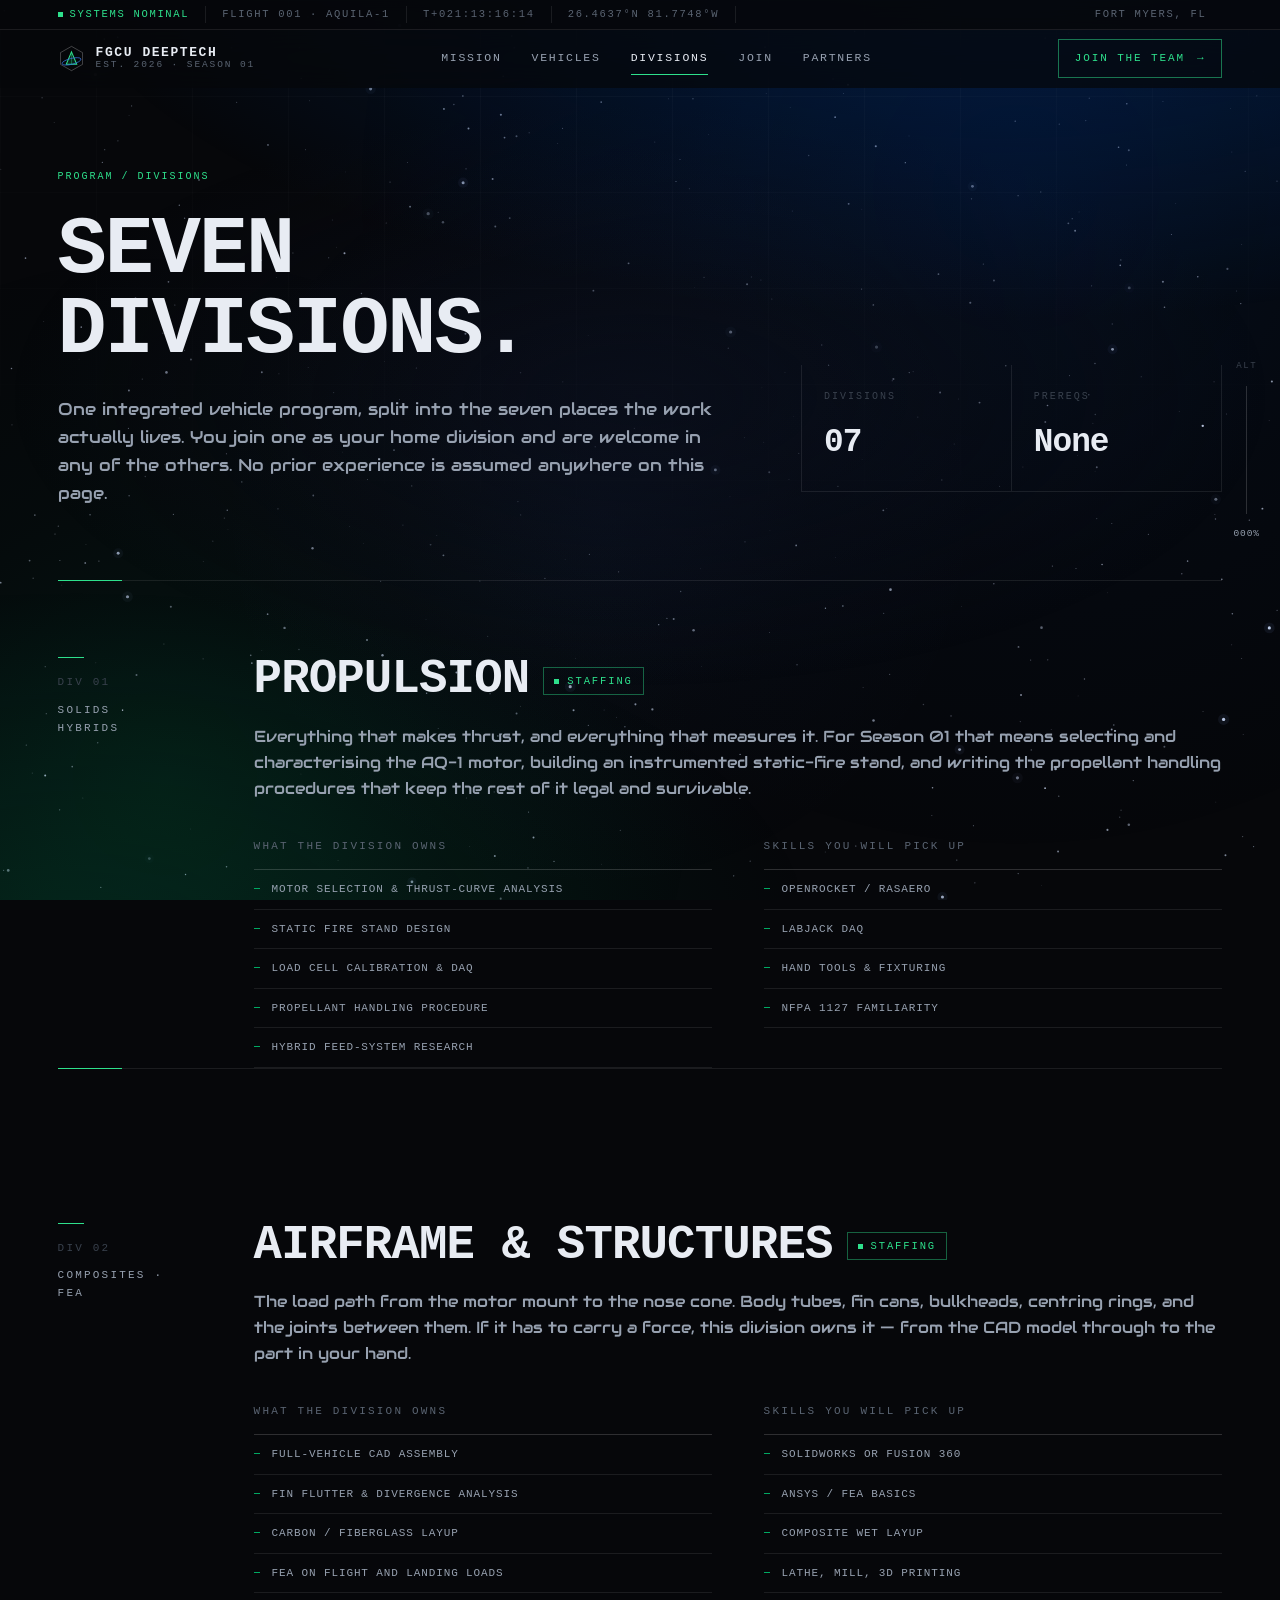
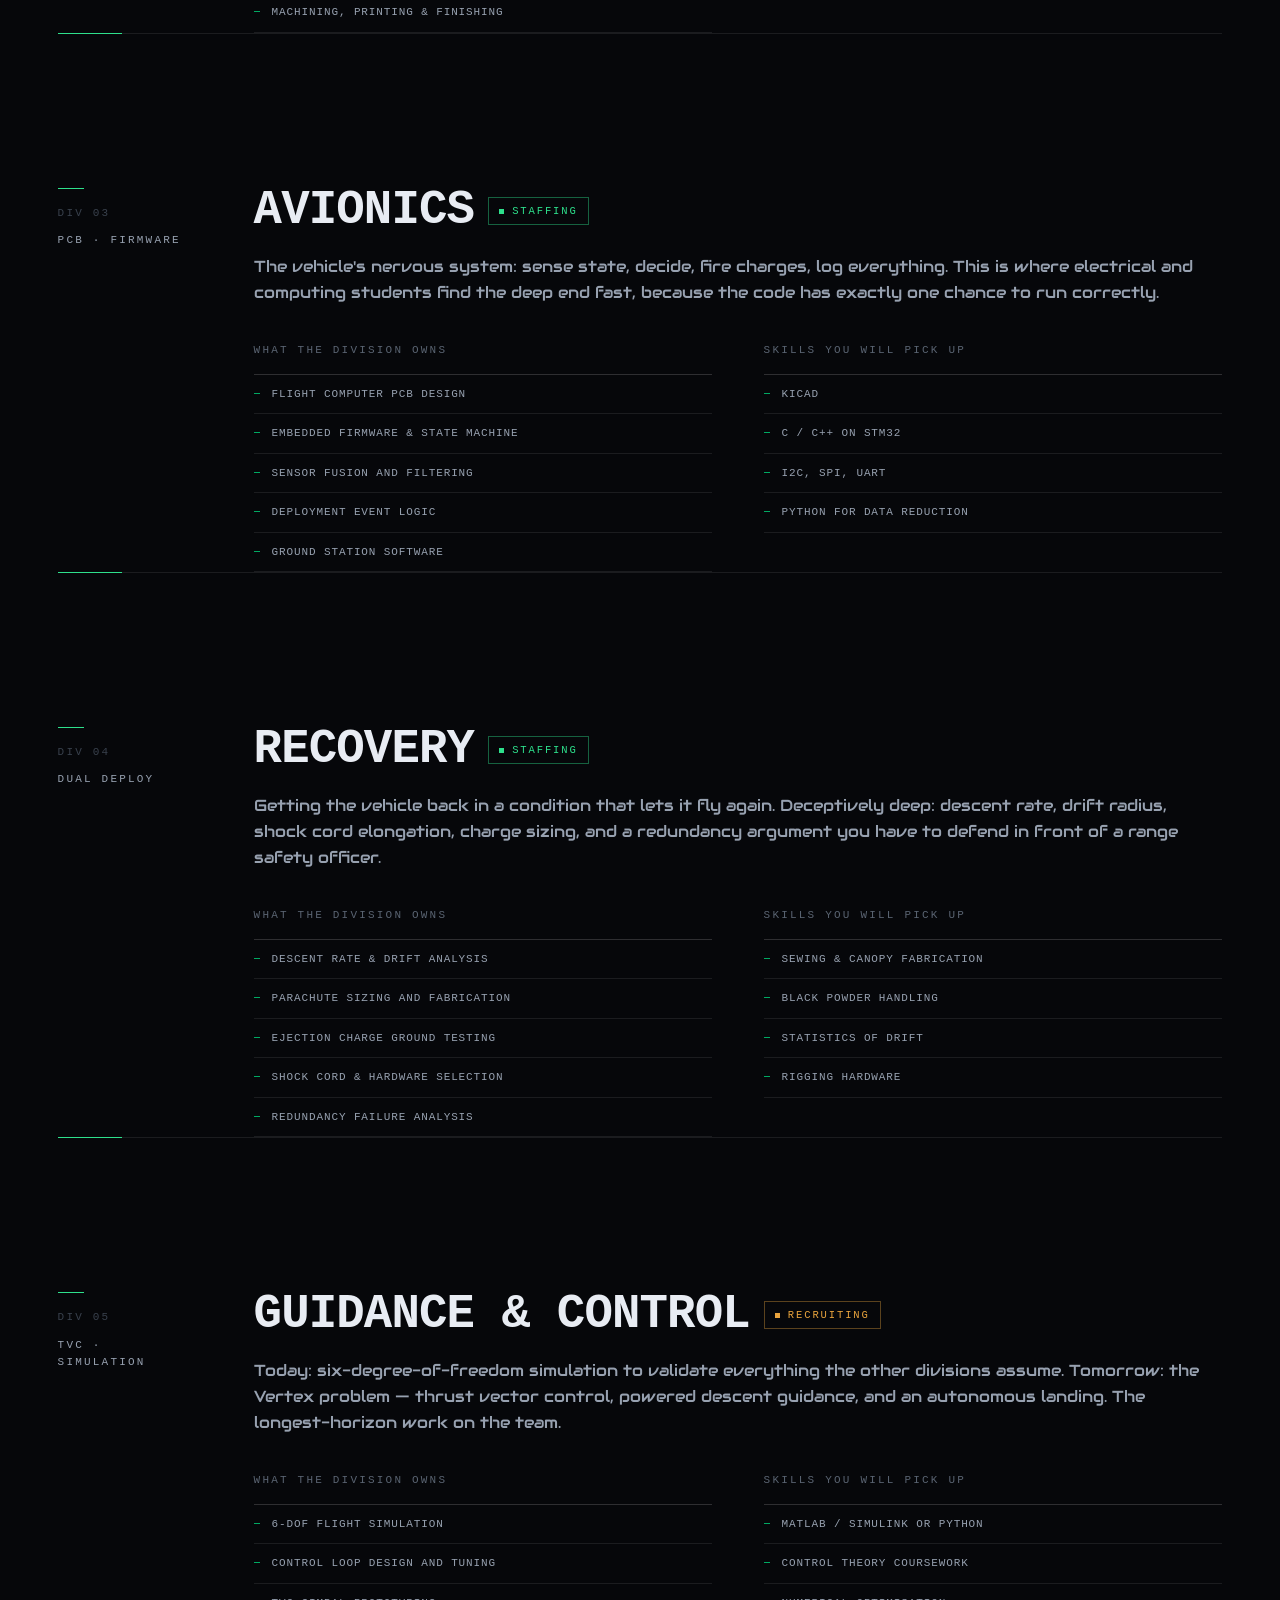
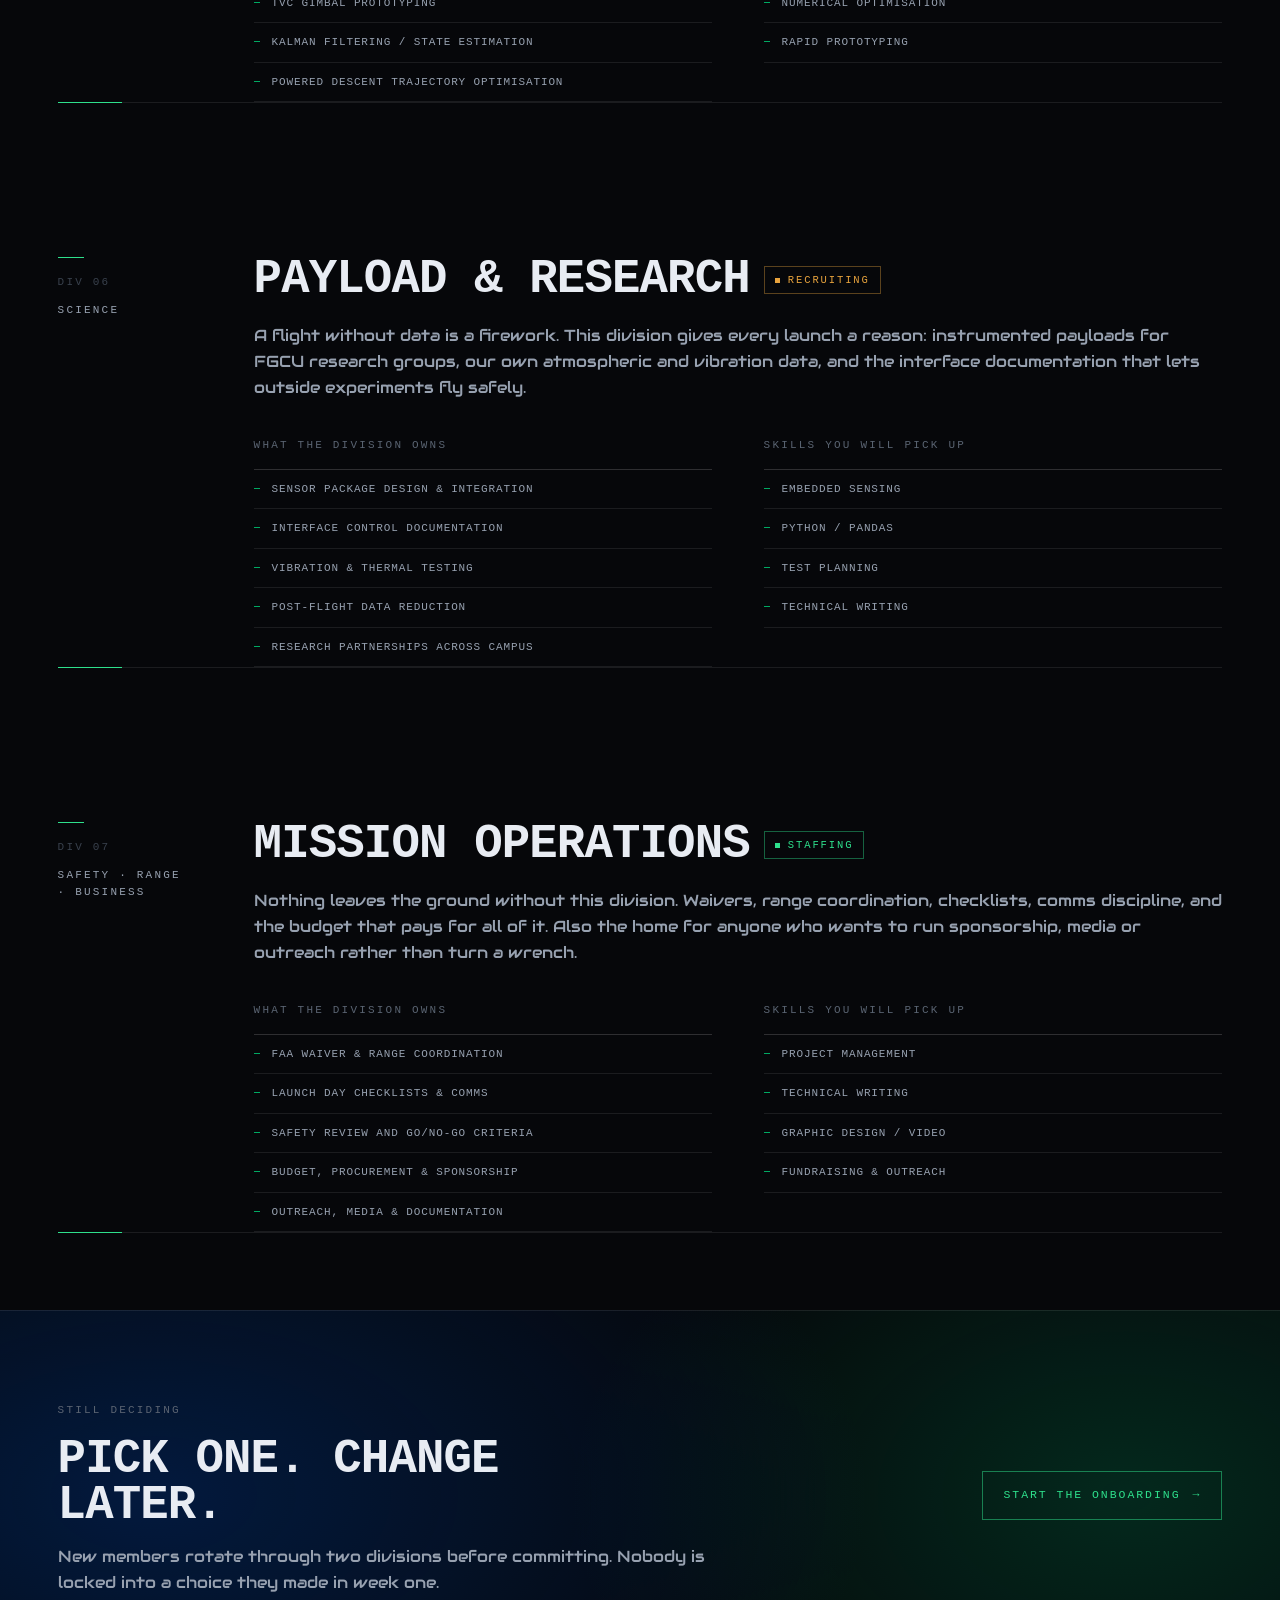
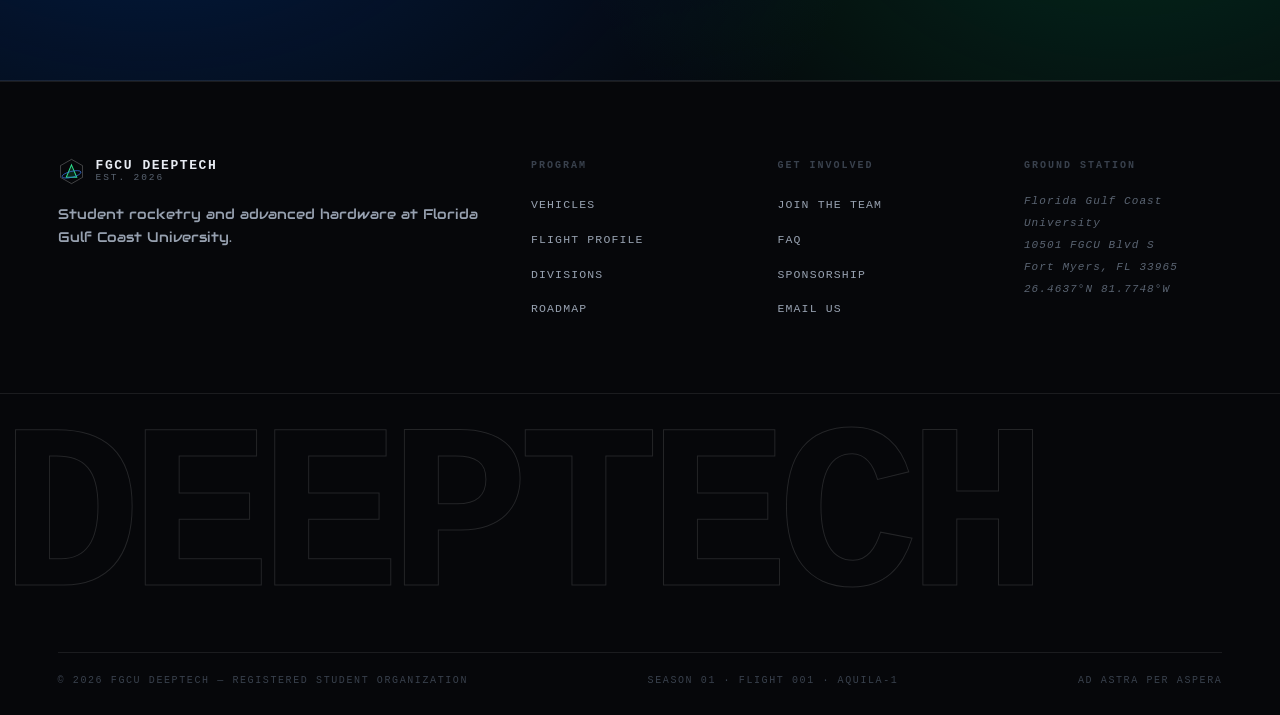
==== commit 02a14c57: "Update website" ====
--- a/site/divisions.html
+++ b/site/divisions.html
@@ -14,7 +14,7 @@
 <link rel="icon" href="assets/img/favicon.svg" type="image/svg+xml">
 <link rel="preconnect" href="https://fonts.googleapis.com">
 <link rel="preconnect" href="https://fonts.gstatic.com" crossorigin>
-<link href="https://fonts.googleapis.com/css2?family=Archivo:wght@400;500;600;700&family=JetBrains+Mono:wght@400;500;700&display=swap" rel="stylesheet">
+<link href="https://fonts.googleapis.com/css2?family=Audiowide&display=swap" rel="stylesheet">
 <link rel="stylesheet" href="assets/css/main.css">
 <script>document.documentElement.className+=" js";</script>
 </head>
--- a/site/assets/css/main.css
+++ b/site/assets/css/main.css
@@ -36,7 +36,7 @@
 
   /* type */
   --mono: "JetBrains Mono", ui-monospace, "SF Mono", Menlo, monospace;
-  --sans: "Archivo", "Helvetica Neue", Arial, sans-serif;
+  --sans: "Audiowide", sans-serif;
 
   /* metrics */
   --gut: clamp(20px, 4.5vw, 64px);
